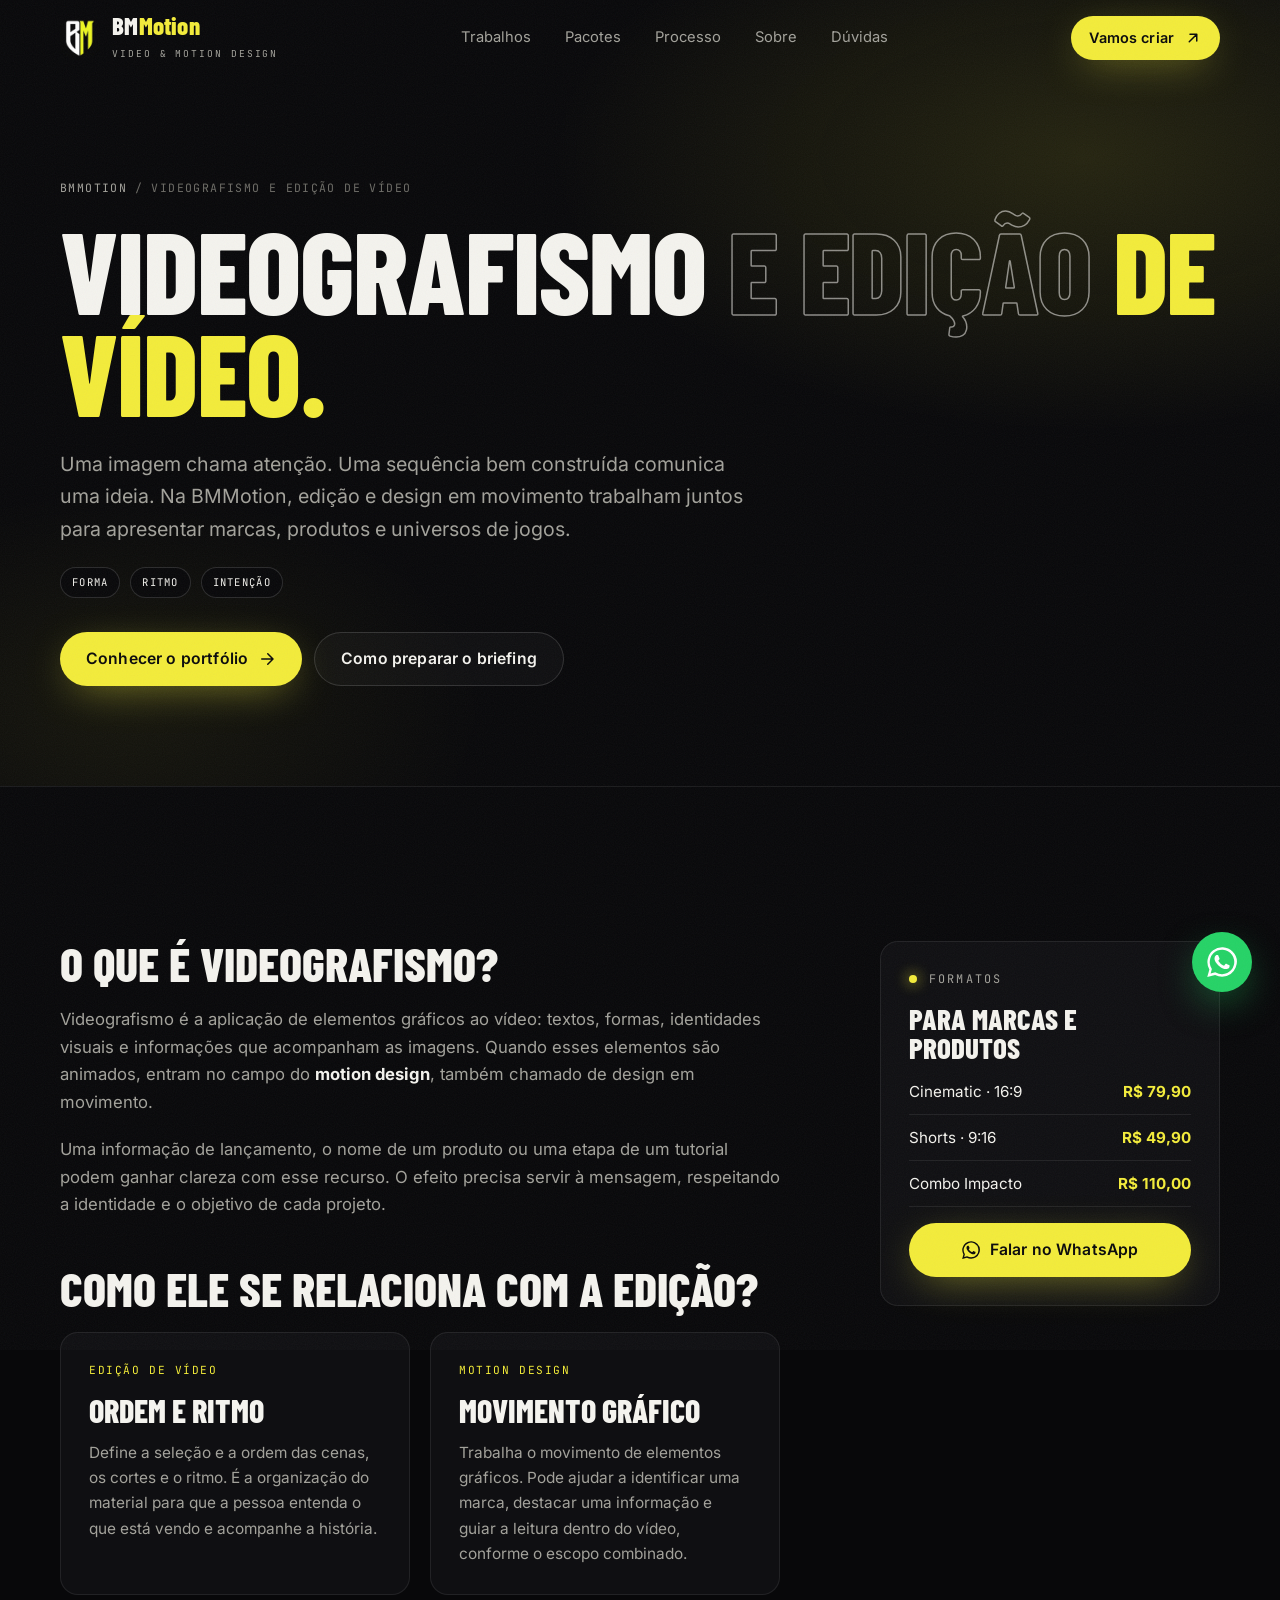
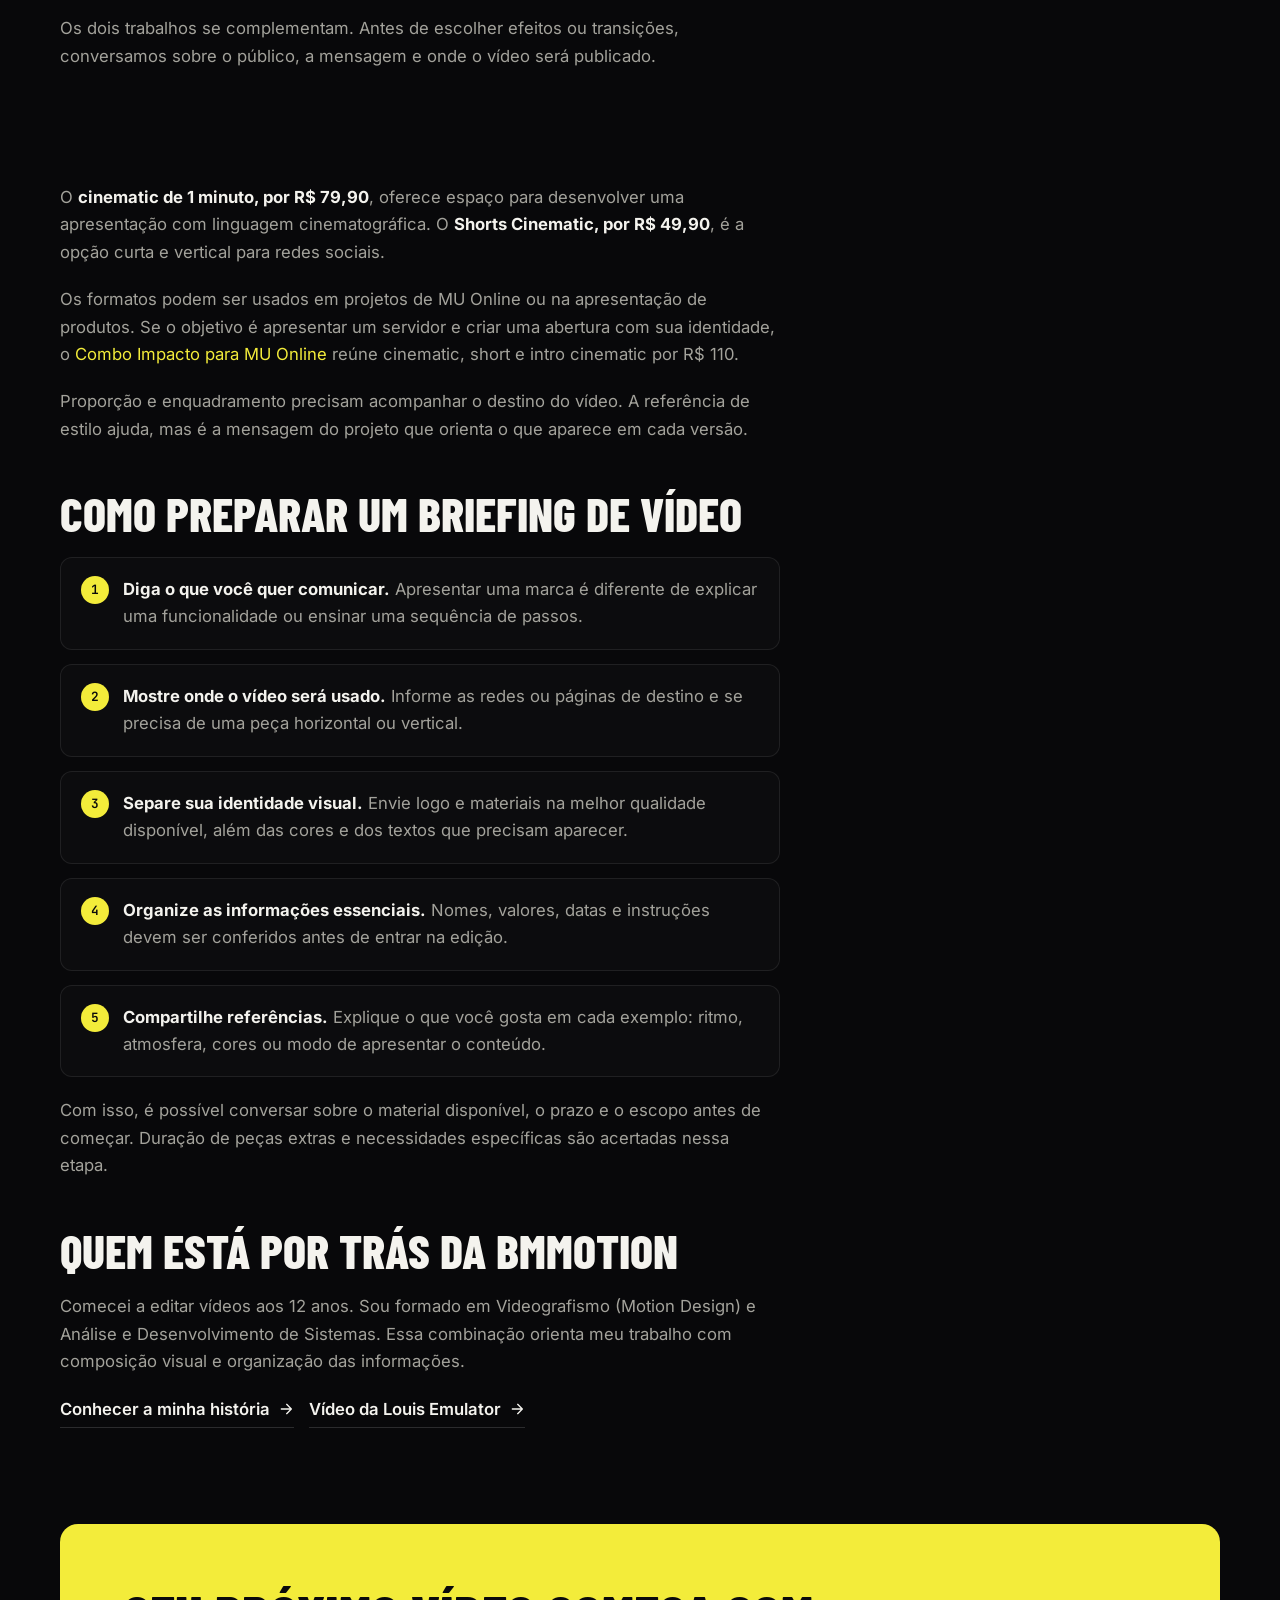
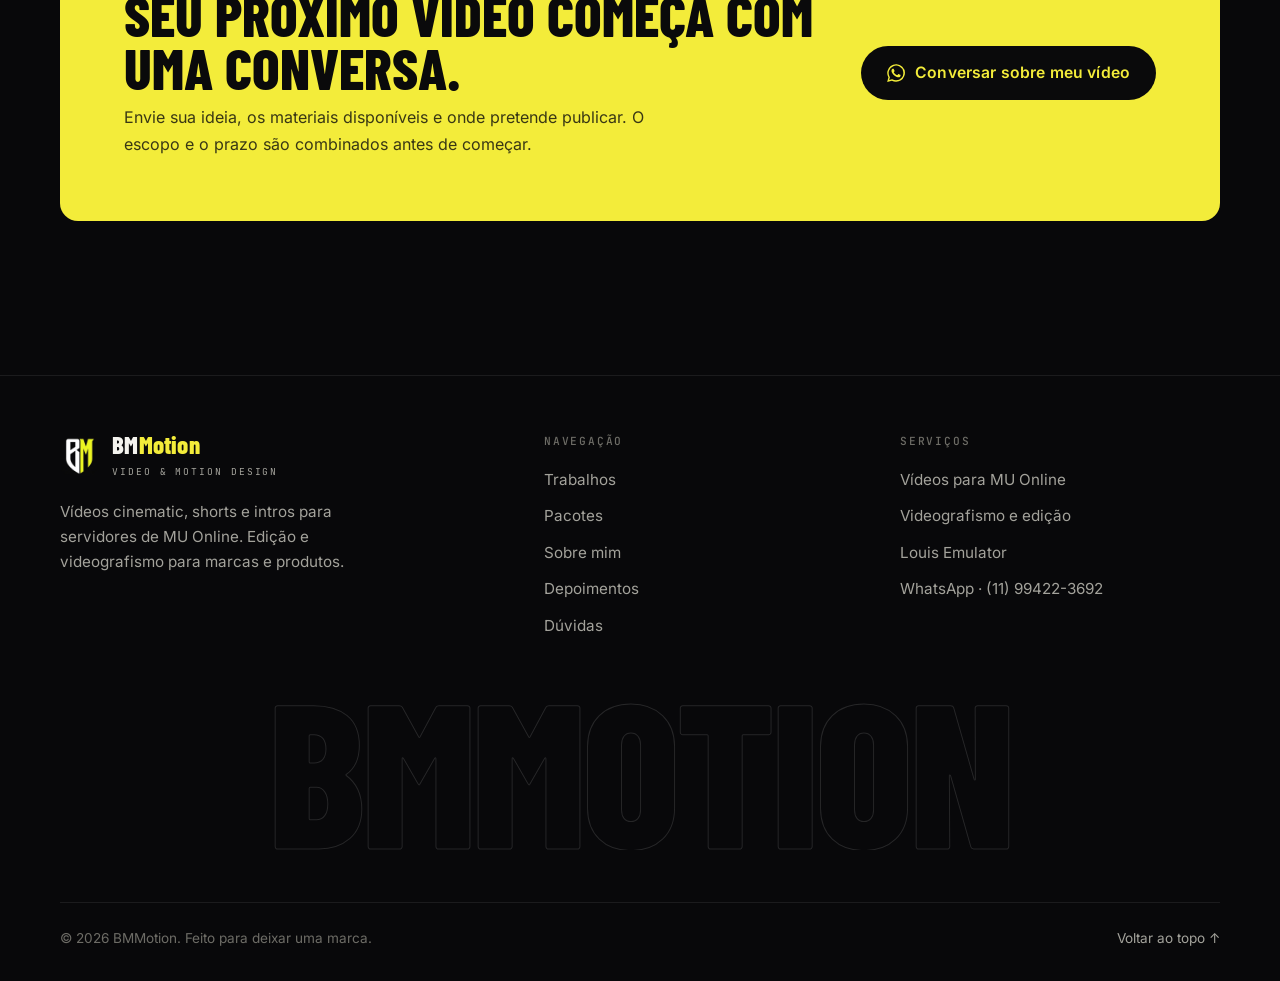
==== videografismo-motion-design/index.html @ 4819cca6 "Novo site BMMotion: redesign completo, responsivo e com fontes próprias Co-Authored-By: Claude Opus " ====
<!DOCTYPE html>
<html lang="pt-BR" class="no-js">
<head>
<meta charset="utf-8">
<meta name="viewport" content="width=device-width, initial-scale=1, viewport-fit=cover">
<title>Videografismo, Motion Design e Edição de Vídeo | BMMotion</title>
<meta name="description" content="Edição de vídeo e videografismo para marcas, produtos e jogos. Entenda os formatos cinematic e vertical e prepare seu projeto com a BMMotion.">
<meta name="theme-color" content="#08080a">
<meta name="robots" content="index, follow, max-image-preview:large, max-video-preview:-1">
<link rel="canonical" href="https://bmmotion.netlify.app/videografismo-motion-design">
<meta property="og:type" content="website">
<meta property="og:locale" content="pt_BR">
<meta property="og:site_name" content="BMMotion">
<meta property="og:title" content="Videografismo, Motion Design e Edição de Vídeo | BMMotion">
<meta property="og:description" content="Edição de vídeo e videografismo para marcas, produtos e jogos. Entenda os formatos cinematic e vertical e prepare seu projeto com a BMMotion.">
<meta property="og:url" content="https://bmmotion.netlify.app/videografismo-motion-design">
<meta property="og:image" content="https://bmmotion.netlify.app/og-bmmotion.jpg">
<meta name="twitter:card" content="summary_large_image">
<meta name="twitter:title" content="Videografismo, Motion Design e Edição de Vídeo | BMMotion">
<meta name="twitter:description" content="Edição de vídeo e videografismo para marcas, produtos e jogos. Entenda os formatos cinematic e vertical e prepare seu projeto com a BMMotion.">
<link rel="icon" href="../favicon.ico" sizes="48x48">
<link rel="icon" href="../favicon-32.png" type="image/png" sizes="32x32">
<link rel="icon" href="../icon-192.png" type="image/png" sizes="192x192">
<link rel="apple-touch-icon" href="../apple-touch-icon.png">
<link rel="manifest" href="../site.webmanifest">
<link rel="preload" href="../assets/fonts/barlow-condensed-800.woff2" as="font" type="font/woff2" crossorigin>
<link rel="preload" href="../assets/fonts/inter-var.woff2" as="font" type="font/woff2" crossorigin>
<link rel="stylesheet" href="../assets/css/style.css">
<script>document.documentElement.classList.remove('no-js');</script>

</head>
<body>
<a class="skip-link" href="#conteudo">Pular para o conteúdo</a>

<header class="header is-scrolled">
  <div class="container header__inner">
    <a class="brand" href="../" aria-label="BMMotion, página inicial">
      <img src="../brand-mark.webp" alt="" width="40" height="40">
      <span><span class="brand__name">BM<b>Motion</b></span><span class="brand__tag">Video &amp; Motion Design</span></span>
    </a>
    <nav class="nav" aria-label="Navegação principal"><a href="../#trabalhos">Trabalhos</a><a href="../#pacotes">Pacotes</a><a href="../#processo">Processo</a><a href="../#sobre">Sobre</a><a href="../#faq">Dúvidas</a></nav>
    <a class="btn btn--primary btn--sm header__cta" href="https://wa.me/5511994223692?text=Ol%C3%A1%2C%20BMMotion%21%20Vamos%20criar%20um%20v%C3%ADdeo%3F" target="_blank" rel="noopener">Vamos criar <svg viewBox="0 0 24 24" fill="none" stroke="currentColor" stroke-width="2" stroke-linecap="round" stroke-linejoin="round" aria-hidden="true"><path d="M7 17 17 7M8 7h9v9"/></svg></a>
    <button class="menu-toggle" type="button" aria-label="Abrir menu" aria-expanded="false" aria-controls="mobile-menu"><span></span></button>
  </div>
</header>
<div class="mobile-menu" id="mobile-menu" aria-hidden="true">
  <nav aria-label="Menu mobile"><a href="../#trabalhos"><small>01</small>Trabalhos</a><a href="../#pacotes"><small>02</small>Pacotes</a><a href="../#processo"><small>03</small>Processo</a><a href="../#sobre"><small>04</small>Sobre</a><a href="../#faq"><small>05</small>Dúvidas</a></nav>
  <div class="mobile-menu__foot">
    <a class="btn btn--primary btn--block" href="https://wa.me/5511994223692?text=Ol%C3%A1%2C%20BMMotion%21%20Vamos%20criar%20um%20v%C3%ADdeo%3F" target="_blank" rel="noopener"><svg viewBox="0 0 24 24" fill="currentColor" aria-hidden="true"><path d="M17.5 14.4c-.3-.1-1.8-.9-2-1-.3-.1-.5-.1-.7.1-.2.3-.8 1-.9 1.2-.2.2-.3.2-.6.1-.3-.1-1.3-.5-2.4-1.5-.9-.8-1.5-1.8-1.7-2.1-.2-.3 0-.5.1-.6l.4-.5c.2-.2.2-.3.3-.5.1-.2 0-.4 0-.5l-.9-2.2c-.2-.6-.5-.5-.7-.5h-.6c-.2 0-.5.1-.8.4-.3.3-1 1-1 2.5s1.1 2.9 1.2 3.1c.1.2 2.1 3.2 5.1 4.5.7.3 1.3.5 1.7.6.7.2 1.4.2 1.9.1.6-.1 1.8-.7 2-1.4.2-.7.2-1.3.2-1.4-.1-.2-.3-.3-.6-.4ZM12 21.8a9.8 9.8 0 0 1-5-1.4l-.4-.2-3.7 1 1-3.6-.2-.4A9.8 9.8 0 1 1 12 21.8Zm8.4-18.2A11.8 11.8 0 0 0 1.9 17.9L.2 24l6.3-1.7a11.8 11.8 0 0 0 5.6 1.4A11.8 11.8 0 0 0 20.4 3.6Z"/></svg> Conversar no WhatsApp</a>
    <span class="mono muted" style="text-align:center;font-size:.8rem">(11) 99422-3692</span>
  </div>
</div>

<main id="conteudo"><span id="topo"></span>
<section class="page-hero">
  <div class="hero__glow" aria-hidden="true"></div>
  <div class="container">
    <nav class="breadcrumb" aria-label="Trilha"><a href="../">BMMotion</a><span>/</span><span>Videografismo e edição de vídeo</span></nav>
    <h1 class="display h1">Videografismo <span class="outline">e edição</span> <span class="accent">de vídeo.</span></h1>
    <p class="lead">Uma imagem chama atenção. Uma sequência bem construída comunica uma ideia. Na BMMotion, edição e design em movimento trabalham juntos para apresentar marcas, produtos e universos de jogos.</p>
    <div class="meta-row"><span class="tag">Forma</span><span class="tag">Ritmo</span><span class="tag">Intenção</span></div>
    <div class="hero__actions"><a class="btn btn--primary" href="../#trabalhos">Conhecer o portfólio <svg viewBox="0 0 24 24" fill="none" stroke="currentColor" stroke-width="2" stroke-linecap="round" stroke-linejoin="round" aria-hidden="true"><path d="M5 12h14M13 5l7 7-7 7"/></svg></a><a class="btn btn--ghost" href="#briefing">Como preparar o briefing</a></div>
  </div>
</section>

<section class="section">
  <div class="container content-grid">
    <div class="prose">
      <h2 class="reveal" style="margin-top:0">O que é videografismo?</h2>
      <p class="reveal">Videografismo é a aplicação de elementos gráficos ao vídeo: textos, formas, identidades visuais e informações que acompanham as imagens. Quando esses elementos são animados, entram no campo do <strong>motion design</strong>, também chamado de design em movimento.</p>
      <p class="reveal">Uma informação de lançamento, o nome de um produto ou uma etapa de um tutorial podem ganhar clareza com esse recurso. O efeito precisa servir à mensagem, respeitando a identidade e o objetivo de cada projeto.</p>
      <h2 class="reveal">Como ele se relaciona com a edição?</h2>
      <div class="two-col">
        <article class="info-card reveal"><span class="kicker">Edição de vídeo</span><h3>Ordem e ritmo</h3><p>Define a seleção e a ordem das cenas, os cortes e o ritmo. É a organização do material para que a pessoa entenda o que está vendo e acompanhe a história.</p></article>
        <article class="info-card reveal" style="--d:.08s"><span class="kicker">Motion design</span><h3>Movimento gráfico</h3><p>Trabalha o movimento de elementos gráficos. Pode ajudar a identificar uma marca, destacar uma informação e guiar a leitura dentro do vídeo, conforme o escopo combinado.</p></article>
      </div>
      <p class="reveal">Os dois trabalhos se complementam. Antes de escolher efeitos ou transições, conversamos sobre o público, a mensagem e onde o vídeo será publicado.</p>
      <h2 class="reveal">Cinematic ou vídeo vertical?</h2>
      <p class="reveal">O <strong>cinematic de 1 minuto, por R$ 79,90</strong>, oferece espaço para desenvolver uma apresentação com linguagem cinematográfica. O <strong>Shorts Cinematic, por R$ 49,90</strong>, é a opção curta e vertical para redes sociais.</p>
      <p class="reveal">Os formatos podem ser usados em projetos de MU Online ou na apresentação de produtos. Se o objetivo é apresentar um servidor e criar uma abertura com sua identidade, o <a class="accent" href="../videos-mu-online/">Combo Impacto para MU Online</a> reúne cinematic, short e intro cinematic por R$ 110.</p>
      <p class="reveal">Proporção e enquadramento precisam acompanhar o destino do vídeo. A referência de estilo ajuda, mas é a mensagem do projeto que orienta o que aparece em cada versão.</p>
      <h2 class="reveal" id="briefing">Como preparar um briefing de vídeo</h2>
      <ol class="checklist reveal">
        <li><span class="n">1</span><span><strong>Diga o que você quer comunicar.</strong> Apresentar uma marca é diferente de explicar uma funcionalidade ou ensinar uma sequência de passos.</span></li>
        <li><span class="n">2</span><span><strong>Mostre onde o vídeo será usado.</strong> Informe as redes ou páginas de destino e se precisa de uma peça horizontal ou vertical.</span></li>
        <li><span class="n">3</span><span><strong>Separe sua identidade visual.</strong> Envie logo e materiais na melhor qualidade disponível, além das cores e dos textos que precisam aparecer.</span></li>
        <li><span class="n">4</span><span><strong>Organize as informações essenciais.</strong> Nomes, valores, datas e instruções devem ser conferidos antes de entrar na edição.</span></li>
        <li><span class="n">5</span><span><strong>Compartilhe referências.</strong> Explique o que você gosta em cada exemplo: ritmo, atmosfera, cores ou modo de apresentar o conteúdo.</span></li>
      </ol>
      <p class="reveal">Com isso, é possível conversar sobre o material disponível, o prazo e o escopo antes de começar. Duração de peças extras e necessidades específicas são acertadas nessa etapa.</p>
      <h2 class="reveal">Quem está por trás da BMMotion</h2>
      <p class="reveal">Comecei a editar vídeos aos 12 anos. Sou formado em Videografismo (Motion Design) e Análise e Desenvolvimento de Sistemas. Essa combinação orienta meu trabalho com composição visual e organização das informações.</p>
      <p class="reveal"><a class="link-arrow" href="../#sobre">Conhecer a minha história <svg viewBox="0 0 24 24" fill="none" stroke="currentColor" stroke-width="2" stroke-linecap="round" stroke-linejoin="round" aria-hidden="true"><path d="M5 12h14M13 5l7 7-7 7"/></svg></a> &nbsp; <a class="link-arrow" href="../trabalhos/louis-emulator-mu-online/">Vídeo da Louis Emulator <svg viewBox="0 0 24 24" fill="none" stroke="currentColor" stroke-width="2" stroke-linecap="round" stroke-linejoin="round" aria-hidden="true"><path d="M5 12h14M13 5l7 7-7 7"/></svg></a></p>
    </div>
    <aside class="side-card reveal">
      <span class="eyebrow">Formatos</span>
      <h3>Para marcas e produtos</h3>
      <ul><li><span>Cinematic · 16:9</span><span>R$ 79,90</span></li><li><span>Shorts · 9:16</span><span>R$ 49,90</span></li><li><span>Combo Impacto</span><span>R$ 110,00</span></li></ul>
      <a class="btn btn--primary btn--block" href="https://wa.me/5511994223692?text=Ol%C3%A1%2C%20BMMotion%21%20Vamos%20criar%20um%20v%C3%ADdeo%3F" target="_blank" rel="noopener"><svg viewBox="0 0 24 24" fill="currentColor" aria-hidden="true"><path d="M17.5 14.4c-.3-.1-1.8-.9-2-1-.3-.1-.5-.1-.7.1-.2.3-.8 1-.9 1.2-.2.2-.3.2-.6.1-.3-.1-1.3-.5-2.4-1.5-.9-.8-1.5-1.8-1.7-2.1-.2-.3 0-.5.1-.6l.4-.5c.2-.2.2-.3.3-.5.1-.2 0-.4 0-.5l-.9-2.2c-.2-.6-.5-.5-.7-.5h-.6c-.2 0-.5.1-.8.4-.3.3-1 1-1 2.5s1.1 2.9 1.2 3.1c.1.2 2.1 3.2 5.1 4.5.7.3 1.3.5 1.7.6.7.2 1.4.2 1.9.1.6-.1 1.8-.7 2-1.4.2-.7.2-1.3.2-1.4-.1-.2-.3-.3-.6-.4ZM12 21.8a9.8 9.8 0 0 1-5-1.4l-.4-.2-3.7 1 1-3.6-.2-.4A9.8 9.8 0 1 1 12 21.8Zm8.4-18.2A11.8 11.8 0 0 0 1.9 17.9L.2 24l6.3-1.7a11.8 11.8 0 0 0 5.6 1.4A11.8 11.8 0 0 0 20.4 3.6Z"/></svg> Falar no WhatsApp</a>
    </aside>
  </div>
  <div class="container">
<div class="cta-box reveal">
  <div>
    <h2>Seu próximo vídeo começa com uma conversa.</h2>
    <p>Envie sua ideia, os materiais disponíveis e onde pretende publicar. O escopo e o prazo são combinados antes de começar.</p>
  </div>
  <a class="btn" href="https://wa.me/5511994223692?text=Ol%C3%A1%2C%20BMMotion%21%20Quero%20dar%20vida%20a%20uma%20ideia.%20Podemos%20conversar%20sobre%20meu%20v%C3%ADdeo%3F" target="_blank" rel="noopener"><svg viewBox="0 0 24 24" fill="currentColor" aria-hidden="true"><path d="M17.5 14.4c-.3-.1-1.8-.9-2-1-.3-.1-.5-.1-.7.1-.2.3-.8 1-.9 1.2-.2.2-.3.2-.6.1-.3-.1-1.3-.5-2.4-1.5-.9-.8-1.5-1.8-1.7-2.1-.2-.3 0-.5.1-.6l.4-.5c.2-.2.2-.3.3-.5.1-.2 0-.4 0-.5l-.9-2.2c-.2-.6-.5-.5-.7-.5h-.6c-.2 0-.5.1-.8.4-.3.3-1 1-1 2.5s1.1 2.9 1.2 3.1c.1.2 2.1 3.2 5.1 4.5.7.3 1.3.5 1.7.6.7.2 1.4.2 1.9.1.6-.1 1.8-.7 2-1.4.2-.7.2-1.3.2-1.4-.1-.2-.3-.3-.6-.4ZM12 21.8a9.8 9.8 0 0 1-5-1.4l-.4-.2-3.7 1 1-3.6-.2-.4A9.8 9.8 0 1 1 12 21.8Zm8.4-18.2A11.8 11.8 0 0 0 1.9 17.9L.2 24l6.3-1.7a11.8 11.8 0 0 0 5.6 1.4A11.8 11.8 0 0 0 20.4 3.6Z"/></svg> Conversar sobre meu vídeo</a>
</div></div>
</section>
</main>

<footer class="footer">
  <div class="container">
    <div class="footer__top">
      <div class="footer__brand">
        <a class="brand" href="../"><img src="../brand-mark.webp" alt="" width="40" height="40" loading="lazy"><span><span class="brand__name">BM<b>Motion</b></span><span class="brand__tag">Video &amp; Motion Design</span></span></a>
        <p>Vídeos cinematic, shorts e intros para servidores de MU Online. Edição e videografismo para marcas e produtos.</p>
      </div>
      <div>
        <h4>Navegação</h4>
        <ul>
          <li><a href="../#trabalhos">Trabalhos</a></li>
          <li><a href="../#pacotes">Pacotes</a></li>
          <li><a href="../#sobre">Sobre mim</a></li>
          <li><a href="../#depoimentos">Depoimentos</a></li>
          <li><a href="../#faq">Dúvidas</a></li>
        </ul>
      </div>
      <div>
        <h4>Serviços</h4>
        <ul>
          <li><a href="../videos-mu-online/">Vídeos para MU Online</a></li>
          <li><a href="../videografismo-motion-design/">Videografismo e edição</a></li>
          <li><a href="../trabalhos/louis-emulator-mu-online/">Louis Emulator</a></li>
          <li><a href="https://wa.me/5511994223692?text=Ol%C3%A1%2C%20BMMotion%21%20Vamos%20criar%20um%20v%C3%ADdeo%3F" target="_blank" rel="noopener">WhatsApp · (11) 99422-3692</a></li>
        </ul>
      </div>
    </div>
    <div class="footer__mega" aria-hidden="true">BMMotion</div>
    <div class="footer__bottom">
      <span>© <span data-year>2026</span> BMMotion. Feito para deixar uma marca.</span>
      <a href="#topo">Voltar ao topo ↑</a>
    </div>
  </div>
</footer>
<a class="wa-float" href="https://wa.me/5511994223692?text=Ol%C3%A1%2C%20BMMotion%21%20Vamos%20criar%20um%20v%C3%ADdeo%3F" target="_blank" rel="noopener" aria-label="Conversar no WhatsApp"><svg viewBox="0 0 24 24" fill="currentColor" aria-hidden="true"><path d="M17.5 14.4c-.3-.1-1.8-.9-2-1-.3-.1-.5-.1-.7.1-.2.3-.8 1-.9 1.2-.2.2-.3.2-.6.1-.3-.1-1.3-.5-2.4-1.5-.9-.8-1.5-1.8-1.7-2.1-.2-.3 0-.5.1-.6l.4-.5c.2-.2.2-.3.3-.5.1-.2 0-.4 0-.5l-.9-2.2c-.2-.6-.5-.5-.7-.5h-.6c-.2 0-.5.1-.8.4-.3.3-1 1-1 2.5s1.1 2.9 1.2 3.1c.1.2 2.1 3.2 5.1 4.5.7.3 1.3.5 1.7.6.7.2 1.4.2 1.9.1.6-.1 1.8-.7 2-1.4.2-.7.2-1.3.2-1.4-.1-.2-.3-.3-.6-.4ZM12 21.8a9.8 9.8 0 0 1-5-1.4l-.4-.2-3.7 1 1-3.6-.2-.4A9.8 9.8 0 1 1 12 21.8Zm8.4-18.2A11.8 11.8 0 0 0 1.9 17.9L.2 24l6.3-1.7a11.8 11.8 0 0 0 5.6 1.4A11.8 11.8 0 0 0 20.4 3.6Z"/></svg></a>
<div class="modal" id="modal" aria-hidden="true" role="dialog" aria-modal="true" aria-label="Visualização">
  <div class="modal__box">
    <button class="modal__close" type="button" aria-label="Fechar"><svg viewBox="0 0 24 24" fill="none" stroke="currentColor" stroke-width="2" stroke-linecap="round" aria-hidden="true"><path d="M18 6 6 18M6 6l12 12"/></svg></button>
    <div class="modal__frame"></div>
  </div>
</div>
<script src="../assets/js/main.js" defer></script>
</body>
</html>
---- assets/css/style.css ----
/* =========================================================
   BMMotion — Video & Motion Design
   Design system: cinematic dark · brand yellow · condensed type
   ========================================================= */

/* ---------- Fonts (self-hosted) ---------- */
@font-face { font-family: "Barlow Condensed"; src: url("../fonts/barlow-condensed-600.woff2") format("woff2"); font-weight: 600; font-display: swap; }
@font-face { font-family: "Barlow Condensed"; src: url("../fonts/barlow-condensed-700.woff2") format("woff2"); font-weight: 700; font-display: swap; }
@font-face { font-family: "Barlow Condensed"; src: url("../fonts/barlow-condensed-800.woff2") format("woff2"); font-weight: 800; font-display: swap; }
@font-face { font-family: "Inter"; src: url("../fonts/inter-var.woff2") format("woff2"); font-weight: 400 700; font-display: swap; }
@font-face { font-family: "JetBrains Mono"; src: url("../fonts/jetbrains-mono-var.woff2") format("woff2"); font-weight: 400 600; font-display: swap; }

:root {
  --bg: #08080a;
  --bg-2: #0f0f12;
  --bg-3: #16161a;
  --line: rgba(255, 255, 255, 0.08);
  --line-2: rgba(255, 255, 255, 0.14);
  --text: #f4f3ee;
  --muted: #a3a29b;
  --dim: #6d6c66;
  --accent: #f3ec3a;
  --accent-2: #fff86b;
  --accent-ink: #0a0a0b;
  --rec: #ff3b30;

  --font-display: "Barlow Condensed", "Arial Narrow", Impact, sans-serif;
  --font-body: "Inter", system-ui, -apple-system, "Segoe UI", Roboto, sans-serif;
  --font-mono: "JetBrains Mono", ui-monospace, "SFMono-Regular", Consolas, monospace;

  --radius: 18px;
  --radius-sm: 12px;
  --container: 1240px;
  --gutter: clamp(20px, 4vw, 40px);
  --section: clamp(88px, 12vw, 160px);
  --ease: cubic-bezier(0.22, 1, 0.36, 1);
  --header-h: 76px;
}

/* ---------- Reset ---------- */
*, *::before, *::after { box-sizing: border-box; }
html { -webkit-text-size-adjust: 100%; scroll-behavior: smooth; scroll-padding-top: calc(var(--header-h) + 12px); }
body {
  margin: 0;
  background: var(--bg);
  color: var(--text);
  font-family: var(--font-body);
  font-size: 16px;
  line-height: 1.65;
  -webkit-font-smoothing: antialiased;
  -moz-osx-font-smoothing: grayscale;
  text-rendering: optimizeLegibility;
  overflow-x: hidden;
}
img, video, iframe { display: block; max-width: 100%; }
img { height: auto; }
a { color: inherit; text-decoration: none; }
button { font: inherit; color: inherit; background: none; border: 0; cursor: pointer; padding: 0; }
h1, h2, h3, h4, p, ul, ol, figure, blockquote { margin: 0; }
ul, ol { padding: 0; list-style: none; }
::selection { background: var(--accent); color: var(--accent-ink); }
:focus-visible { outline: 2px solid var(--accent); outline-offset: 3px; border-radius: 6px; }

/* Film grain overlay */
body::after {
  content: "";
  position: fixed;
  inset: -50%;
  z-index: 100;
  pointer-events: none;
  opacity: 0.05;
  background-image: url("data:image/svg+xml;utf8,<svg xmlns='http://www.w3.org/2000/svg' width='160' height='160'><filter id='n'><feTurbulence type='fractalNoise' baseFrequency='0.9' numOctaves='2' stitchTiles='stitch'/></filter><rect width='100%' height='100%' filter='url(%23n)'/></svg>");
  animation: grain 1.2s steps(6) infinite;
}
@keyframes grain {
  0% { transform: translate(0, 0); }
  20% { transform: translate(-3%, 2%); }
  40% { transform: translate(2%, -3%); }
  60% { transform: translate(-2%, -1%); }
  80% { transform: translate(3%, 3%); }
  100% { transform: translate(0, 0); }
}

/* ---------- Layout helpers ---------- */
.container { width: 100%; max-width: var(--container); margin-inline: auto; padding-inline: var(--gutter); }
.section { padding-block: var(--section); position: relative; }
.section--tight { padding-block: clamp(64px, 8vw, 110px); }
.section--alt { background: var(--bg-2); border-block: 1px solid var(--line); }
.skip-link {
  position: absolute; left: 16px; top: -60px; z-index: 200;
  background: var(--accent); color: var(--accent-ink); padding: 10px 16px; border-radius: 10px; font-weight: 600;
}
.skip-link:focus { top: 16px; }
.sr-only { position: absolute; width: 1px; height: 1px; overflow: hidden; clip: rect(0 0 0 0); white-space: nowrap; }

/* ---------- Typography ---------- */
.display {
  font-family: var(--font-display);
  font-weight: 800;
  text-transform: uppercase;
  line-height: 0.88;
  letter-spacing: -0.01em;
}
.h1 { font-size: clamp(3.4rem, 9vw, 8.2rem); }
.h2 { font-size: clamp(2.6rem, 6.6vw, 5.6rem); }
.h3 { font-size: clamp(1.7rem, 3vw, 2.4rem); line-height: 0.95; }
.accent { color: var(--accent); }
.outline { color: transparent; -webkit-text-stroke: 1.5px rgba(244, 243, 238, 0.55); }
.lead { font-size: clamp(1.05rem, 1.6vw, 1.22rem); color: var(--muted); max-width: 58ch; }
.muted { color: var(--muted); }
.mono { font-family: var(--font-mono); letter-spacing: 0.04em; }

.eyebrow {
  display: inline-flex; align-items: center; gap: 12px;
  font-family: var(--font-mono); font-size: 0.74rem; letter-spacing: 0.18em; text-transform: uppercase;
  color: var(--muted);
}
.eyebrow::before { content: ""; width: 8px; height: 8px; border-radius: 50%; background: var(--accent); box-shadow: 0 0 14px var(--accent); }
.eyebrow .num { color: var(--accent); }

.section-head { display: grid; gap: 22px; margin-bottom: clamp(44px, 6vw, 72px); }
.section-head--split { grid-template-columns: 1fr; align-items: end; }
@media (min-width: 900px) { .section-head--split { grid-template-columns: 1.3fr 1fr; gap: 48px; } }

/* ---------- Buttons ---------- */
.btn {
  --h: 54px;
  position: relative; isolation: isolate;
  display: inline-flex; align-items: center; justify-content: center; gap: 10px;
  min-height: var(--h); padding: 0 26px;
  border-radius: 999px;
  font-weight: 600; font-size: 0.98rem; letter-spacing: 0.01em;
  transition: transform 0.35s var(--ease), background 0.3s, color 0.3s, border-color 0.3s, box-shadow 0.35s;
  white-space: nowrap;
}
.btn svg { width: 18px; height: 18px; flex: none; transition: transform 0.35s var(--ease); }
.btn:hover svg { transform: translateX(3px); }
.btn--primary { background: var(--accent); color: var(--accent-ink); box-shadow: 0 10px 40px -12px rgba(243, 236, 58, 0.55); }
.btn--primary:hover { background: var(--accent-2); transform: translateY(-2px); box-shadow: 0 18px 50px -12px rgba(243, 236, 58, 0.7); }
.btn--ghost { border: 1px solid var(--line-2); background: rgba(255, 255, 255, 0.03); }
.btn--ghost:hover { border-color: var(--text); background: rgba(255, 255, 255, 0.07); }
.btn--sm { --h: 44px; padding: 0 18px; font-size: 0.9rem; }
.btn--block { width: 100%; }

.link-arrow { display: inline-flex; align-items: center; gap: 8px; font-weight: 600; color: var(--text); border-bottom: 1px solid var(--line-2); padding-bottom: 4px; transition: border-color .3s, color .3s, gap .3s var(--ease); }
.link-arrow:hover { color: var(--accent); border-color: var(--accent); gap: 12px; }
.link-arrow svg { width: 16px; height: 16px; }

/* ---------- Header ---------- */
.header {
  position: fixed; inset: 0 0 auto 0; z-index: 50;
  height: var(--header-h);
  transition: background 0.4s, border-color 0.4s, backdrop-filter 0.4s;
  border-bottom: 1px solid transparent;
}
.header.is-scrolled { background: rgba(8, 8, 10, 0.72); backdrop-filter: blur(18px) saturate(140%); -webkit-backdrop-filter: blur(18px) saturate(140%); border-color: var(--line); }
.header__inner { height: 100%; display: flex; align-items: center; justify-content: space-between; gap: 24px; }
.brand { display: inline-flex; align-items: center; gap: 12px; }
.brand img { width: 40px; height: 40px; border-radius: 10px; }
.brand__name { font-family: var(--font-display); font-weight: 800; font-size: 1.55rem; line-height: 1; letter-spacing: 0.01em; }
.brand__name b { color: var(--accent); font-weight: 800; }
.brand__tag { display: block; font-family: var(--font-mono); font-size: 0.6rem; letter-spacing: 0.2em; color: var(--muted); text-transform: uppercase; margin-top: 3px; }

.nav { display: none; }
.nav a { position: relative; font-size: 0.92rem; color: var(--muted); padding: 8px 2px; transition: color .3s; }
.nav a::after { content: ""; position: absolute; left: 0; right: 0; bottom: 2px; height: 1px; background: var(--accent); transform: scaleX(0); transform-origin: right; transition: transform .4s var(--ease); }
.nav a:hover, .nav a[aria-current="true"] { color: var(--text); }
.nav a:hover::after, .nav a[aria-current="true"]::after { transform: scaleX(1); transform-origin: left; }
.header__cta { display: none; }

.menu-toggle { width: 46px; height: 46px; border-radius: 50%; border: 1px solid var(--line-2); display: grid; place-items: center; }
.menu-toggle span { display: block; width: 18px; height: 1.5px; background: var(--text); position: relative; transition: background .2s; }
.menu-toggle span::before, .menu-toggle span::after { content: ""; position: absolute; left: 0; width: 100%; height: 100%; background: var(--text); transition: transform .4s var(--ease); }
.menu-toggle span::before { transform: translateY(-6px); }
.menu-toggle span::after { transform: translateY(6px); }
.menu-open .menu-toggle span { background: transparent; }
.menu-open .menu-toggle span::before { transform: rotate(45deg); }
.menu-open .menu-toggle span::after { transform: rotate(-45deg); }

@media (min-width: 1024px) {
  .nav { display: flex; gap: 30px; }
  .header__cta { display: inline-flex; }
  .menu-toggle { display: none; }
}

/* Mobile menu */
.mobile-menu {
  position: fixed; inset: 0; z-index: 45;
  background: rgba(8, 8, 10, 0.97);
  backdrop-filter: blur(20px); -webkit-backdrop-filter: blur(20px);
  padding: calc(var(--header-h) + 24px) var(--gutter) 32px;
  display: flex; flex-direction: column; justify-content: space-between;
  opacity: 0; visibility: hidden; transition: opacity .4s var(--ease), visibility .4s;
}
.menu-open .mobile-menu { opacity: 1; visibility: visible; }
.mobile-menu nav { display: grid; gap: 4px; }
.mobile-menu nav a {
  font-family: var(--font-display); font-weight: 800; text-transform: uppercase;
  font-size: clamp(2.4rem, 11vw, 3.6rem); line-height: 1.05;
  display: flex; align-items: baseline; gap: 14px;
  transform: translateY(20px); opacity: 0; transition: transform .6s var(--ease), opacity .6s var(--ease), color .3s;
}
.mobile-menu nav a small { font-family: var(--font-mono); font-size: 0.75rem; color: var(--accent); font-weight: 400; }
.mobile-menu nav a:hover { color: var(--accent); }
.menu-open .mobile-menu nav a { transform: none; opacity: 1; }
.menu-open .mobile-menu nav a:nth-child(2) { transition-delay: .05s; }
.menu-open .mobile-menu nav a:nth-child(3) { transition-delay: .1s; }
.menu-open .mobile-menu nav a:nth-child(4) { transition-delay: .15s; }
.menu-open .mobile-menu nav a:nth-child(5) { transition-delay: .2s; }
.menu-open .mobile-menu nav a:nth-child(6) { transition-delay: .25s; }
.mobile-menu__foot { display: grid; gap: 14px; }
.menu-open { overflow: hidden; }
@media (min-width: 1024px) { .mobile-menu { display: none; } }

/* ---------- Hero ---------- */
.hero { position: relative; min-height: 100svh; padding-top: calc(var(--header-h) + clamp(32px, 6vw, 72px)); padding-bottom: clamp(48px, 7vw, 96px); display: flex; flex-direction: column; justify-content: center; overflow: hidden; }
.hero__glow { position: absolute; inset: 0; z-index: -1; pointer-events: none;
  background:
    radial-gradient(60% 50% at 85% 20%, rgba(243, 236, 58, 0.12), transparent 70%),
    radial-gradient(40% 40% at 10% 90%, rgba(243, 236, 58, 0.06), transparent 70%);
}
.hero__grid { display: grid; gap: clamp(40px, 6vw, 72px); align-items: center; }
@media (min-width: 1024px) { .hero__grid { grid-template-columns: 1.25fr 1fr; } }
.hero__title { margin: 22px 0 26px; }
.hero__title .line { display: block; overflow: hidden; }
.hero__title .line > span { display: inline-block; }
.hero__actions { display: flex; flex-wrap: wrap; gap: 12px; margin-top: 34px; }
.hero__note { display: flex; align-items: center; gap: 10px; margin-top: 28px; color: var(--muted); font-size: 0.9rem; }
.hero__note svg { width: 18px; height: 18px; color: var(--accent); }

/* Camera viewfinder frame */
.viewfinder { position: relative; aspect-ratio: 4 / 5; border-radius: var(--radius); overflow: hidden; background: var(--bg-3); box-shadow: 0 40px 120px -40px rgba(0, 0, 0, 0.9); }
.viewfinder img { width: 100%; height: 100%; object-fit: cover; filter: grayscale(0.15) contrast(1.05); transform: scale(1.04); transition: transform 1.6s var(--ease); }
.viewfinder:hover img { transform: scale(1.08); }
.viewfinder::before { content: ""; position: absolute; inset: 0; z-index: 1; background: linear-gradient(180deg, rgba(0,0,0,.35), transparent 25%, transparent 65%, rgba(0,0,0,.75)); }
.vf-corner { position: absolute; z-index: 2; width: 28px; height: 28px; border-color: var(--accent); border-style: solid; border-width: 0; }
.vf-corner.tl { top: 16px; left: 16px; border-top-width: 2px; border-left-width: 2px; }
.vf-corner.tr { top: 16px; right: 16px; border-top-width: 2px; border-right-width: 2px; }
.vf-corner.bl { bottom: 16px; left: 16px; border-bottom-width: 2px; border-left-width: 2px; }
.vf-corner.br { bottom: 16px; right: 16px; border-bottom-width: 2px; border-right-width: 2px; }
.vf-hud { position: absolute; z-index: 2; left: 28px; right: 28px; display: flex; justify-content: space-between; align-items: center; font-family: var(--font-mono); font-size: 0.72rem; letter-spacing: 0.12em; }
.vf-hud.top { top: 26px; }
.vf-hud.bottom { bottom: 26px; color: rgba(255,255,255,.8); }
.rec { display: inline-flex; align-items: center; gap: 8px; }
.rec::before { content: ""; width: 9px; height: 9px; border-radius: 50%; background: var(--rec); box-shadow: 0 0 12px var(--rec); animation: blink 1.2s steps(2) infinite; }
@keyframes blink { 50% { opacity: 0.15; } }
.vf-center { position: absolute; z-index: 2; inset: 50% auto auto 50%; width: 46px; height: 46px; transform: translate(-50%, -50%); opacity: .55; }
.vf-center::before, .vf-center::after { content: ""; position: absolute; background: #fff; }
.vf-center::before { left: 50%; top: 0; bottom: 0; width: 1px; }
.vf-center::after { top: 50%; left: 0; right: 0; height: 1px; }
.vf-caption { position: absolute; z-index: 2; left: 28px; right: 28px; bottom: 58px; font-family: var(--font-display); font-weight: 700; text-transform: uppercase; font-size: clamp(1.3rem, 2.4vw, 1.7rem); line-height: 1; }

.viewfinder--logo { background: #000; }
.viewfinder--logo::after { content: ""; position: absolute; inset: 0; z-index: 0; background: radial-gradient(55% 45% at 50% 48%, rgba(243,236,58,.16), transparent 70%); pointer-events: none; }
.viewfinder--logo img { position: relative; z-index: 0; object-fit: contain; padding: 16% 16% 24%; mix-blend-mode: lighten; transform: none; animation: logoFloat 6s ease-in-out infinite; }
.viewfinder--logo .vf-center { display: none; }
.viewfinder--logo:hover img { transform: none; }
.viewfinder--logo::before { background: linear-gradient(180deg, rgba(0,0,0,.2), transparent 30%, transparent 60%, rgba(0,0,0,.8)); }
@keyframes logoFloat { 50% { translate: 0 -8px; } }
.about__photo--logo { background: #000; border: 1px solid var(--line); display: grid; place-items: center; aspect-ratio: 1 / 1; position: relative; }
.about__photo--logo::before { content: ""; position: absolute; inset: 0; background: radial-gradient(50% 50% at 50% 50%, rgba(243,236,58,.12), transparent 70%); }
.about__photo--logo img, .about__media:hover .about__photo--logo img { position: relative; width: 72%; height: auto; object-fit: contain; filter: none; mix-blend-mode: lighten; }

/* Stats under hero */
.stats { display: grid; grid-template-columns: repeat(2, 1fr); border-top: 1px solid var(--line); margin-top: clamp(48px, 7vw, 88px); }
.stat { padding: 22px 0; border-bottom: 1px solid var(--line); }
.stat:nth-child(odd) { padding-right: 16px; border-right: 1px solid var(--line); }
.stat:nth-child(even) { padding-left: 20px; }
.stat strong { display: block; font-family: var(--font-display); font-weight: 800; font-size: clamp(2.2rem, 4vw, 3rem); line-height: 1; }
.stat > span { font-size: 0.85rem; color: var(--muted); }
@media (min-width: 900px) {
  .stats { grid-template-columns: repeat(4, 1fr); }
  .stat { padding: 26px 24px; border-right: 1px solid var(--line) !important; padding-left: 24px !important; }
  .stat:first-child { padding-left: 0 !important; }
  .stat:last-child { border-right: 0 !important; }
}

/* ---------- Marquee ---------- */
.marquee { border-block: 1px solid var(--line); background: var(--accent); color: var(--accent-ink); overflow: hidden; position: relative; }
.marquee__track { display: flex; width: max-content; animation: marquee 55s linear infinite; will-change: transform; }
.marquee:hover .marquee__track { animation-play-state: paused; }
.marquee__group { display: flex; align-items: center; }
.marquee__item { display: inline-flex; align-items: center; gap: 28px; padding: 18px 28px 18px 0; font-family: var(--font-display); font-weight: 800; text-transform: uppercase; font-size: clamp(1.4rem, 3vw, 2.2rem); line-height: 1; white-space: nowrap; }
.marquee__item::after { content: "✦"; font-size: 0.7em; }
@keyframes marquee { to { transform: translateX(-50%); } }

/* ---------- Manifesto ---------- */
.manifesto { display: grid; gap: clamp(36px, 5vw, 64px); }
@media (min-width: 900px) { .manifesto { grid-template-columns: 1fr 1.4fr; align-items: end; } }
.manifesto__quote { font-family: var(--font-display); font-weight: 700; text-transform: uppercase; font-size: clamp(2rem, 4.6vw, 3.8rem); line-height: 0.95; }
.manifesto__quote em { font-style: normal; color: var(--accent); }

/* ---------- Work / portfolio ---------- */
.work-grid { display: grid; gap: 20px; }
@media (min-width: 760px) {
  .work-grid { grid-template-columns: repeat(2, 1fr); }
  .work-card--feature { grid-column: 1 / -1; }
}
@media (min-width: 1024px) {
  .work-grid { grid-template-columns: repeat(12, 1fr); }
  .work-card--feature { grid-column: span 8; }
  .work-card--vertical { grid-column: span 4; grid-row: span 2; }
  .work-card--half { grid-column: span 4; }
}
.work-card { position: relative; display: flex; flex-direction: column; border-radius: var(--radius); background: var(--bg-2); border: 1px solid var(--line); overflow: hidden; transition: border-color .4s, transform .6s var(--ease); }
.work-card:hover { border-color: var(--line-2); transform: translateY(-4px); }
.work-media { position: relative; aspect-ratio: 16 / 9; overflow: hidden; background: #000; width: 100%; text-align: left; }
.work-card--vertical .work-media { aspect-ratio: 9 / 16; max-height: 640px; }
@media (min-width: 1024px) { .work-card--vertical .work-media { aspect-ratio: auto; flex: 1; max-height: none; min-height: 420px; } }
.work-media img { position: absolute; inset: 0; width: 100%; height: 100%; object-fit: cover; transition: transform 1.2s var(--ease), filter .6s; filter: saturate(0.9); }
.work-card:hover .work-media img { transform: scale(1.06); filter: saturate(1.1); }
.work-media::after { content: ""; position: absolute; inset: 0; background: linear-gradient(180deg, transparent 45%, rgba(0,0,0,.7)); }
.play {
  position: absolute; z-index: 2; left: 50%; top: 50%; transform: translate(-50%, -50%);
  width: 78px; height: 78px; border-radius: 50%;
  background: var(--accent); color: var(--accent-ink);
  display: grid; place-items: center;
  box-shadow: 0 0 0 0 rgba(243, 236, 58, 0.5);
  transition: transform .45s var(--ease), box-shadow .45s;
  animation: pulse 2.6s infinite;
}
.play svg { width: 26px; height: 26px; margin-left: 4px; }
.work-media:hover .play, .work-media:focus-visible .play { transform: translate(-50%, -50%) scale(1.1); }
@keyframes pulse { 0% { box-shadow: 0 0 0 0 rgba(243,236,58,.45); } 70% { box-shadow: 0 0 0 22px rgba(243,236,58,0); } 100% { box-shadow: 0 0 0 0 rgba(243,236,58,0); } }
.work-tags { position: absolute; z-index: 2; top: 16px; left: 16px; display: flex; flex-wrap: wrap; gap: 8px; }
.tag { display: inline-flex; align-items: center; gap: 6px; padding: 6px 11px; border-radius: 999px; font-family: var(--font-mono); font-size: 0.66rem; letter-spacing: 0.12em; text-transform: uppercase; background: rgba(8,8,10,.7); border: 1px solid var(--line-2); backdrop-filter: blur(8px); -webkit-backdrop-filter: blur(8px); color: var(--text); }
.tag--accent { background: var(--accent); color: var(--accent-ink); border-color: var(--accent); font-weight: 600; }
.work-body { padding: 22px 24px 26px; display: grid; gap: 10px; }
.work-body h3 { font-family: var(--font-display); font-weight: 800; text-transform: uppercase; font-size: clamp(1.5rem, 2.4vw, 2rem); line-height: 1; }
.work-body p { color: var(--muted); font-size: 0.95rem; }
.work-links { display: flex; flex-wrap: wrap; gap: 18px; margin-top: 6px; font-size: 0.88rem; }
.work-links a { color: var(--muted); display: inline-flex; align-items: center; gap: 6px; transition: color .3s; }
.work-links a:hover { color: var(--accent); }
.work-links svg { width: 14px; height: 14px; }

/* ---------- Pricing ---------- */
.pricing { display: grid; gap: 20px; align-items: stretch; }
@media (min-width: 960px) { .pricing { grid-template-columns: repeat(3, 1fr); } }
.price-card { position: relative; display: flex; flex-direction: column; gap: 22px; padding: clamp(26px, 3vw, 36px); border-radius: var(--radius); background: var(--bg-2); border: 1px solid var(--line); transition: transform .6s var(--ease), border-color .4s; }
.price-card:hover { transform: translateY(-6px); border-color: var(--line-2); }
.price-card--featured { background: linear-gradient(180deg, #1b1a0c 0%, var(--bg-2) 55%); border-color: rgba(243, 236, 58, 0.55); box-shadow: 0 30px 90px -40px rgba(243, 236, 58, 0.35); }
@media (min-width: 960px) { .price-card--featured { transform: translateY(-14px); } .price-card--featured:hover { transform: translateY(-20px); } }
.price-badge { position: absolute; top: -14px; left: 50%; transform: translateX(-50%); background: var(--accent); color: var(--accent-ink); font-family: var(--font-mono); font-size: 0.68rem; font-weight: 600; letter-spacing: 0.14em; padding: 7px 14px; border-radius: 999px; text-transform: uppercase; white-space: nowrap; }
.price-top { display: flex; justify-content: space-between; align-items: center; gap: 10px; }
.ratio { display: inline-flex; align-items: center; gap: 10px; font-family: var(--font-mono); font-size: 0.75rem; color: var(--muted); letter-spacing: .1em; }
.ratio i { display: inline-block; border: 1.5px solid var(--accent); border-radius: 3px; }
.ratio i.h { width: 26px; height: 15px; }
.ratio i.v { width: 12px; height: 21px; }
.price-card h3 { font-family: var(--font-display); font-weight: 800; text-transform: uppercase; font-size: 2.2rem; line-height: 0.95; }
.price-card .kicker { font-family: var(--font-mono); font-size: 0.7rem; letter-spacing: .14em; color: var(--accent); text-transform: uppercase; display: block; margin-bottom: 8px; }
.price-card p { color: var(--muted); font-size: 0.95rem; }
.price { display: flex; align-items: baseline; gap: 6px; padding-block: 18px; border-block: 1px solid var(--line); }
.price small { font-size: 1rem; color: var(--muted); font-weight: 500; }
.price strong { font-family: var(--font-display); font-weight: 800; font-size: clamp(3.4rem, 5vw, 4.2rem); line-height: 0.85; letter-spacing: -0.01em; }
.price span { color: var(--muted); font-size: 0.9rem; }
.price-save { font-size: 0.82rem; color: var(--accent); font-family: var(--font-mono); letter-spacing: .04em; margin-top: -10px; }
.features { display: grid; gap: 12px; flex: 1; }
.features li { display: flex; gap: 12px; align-items: flex-start; font-size: 0.95rem; }
.features svg { width: 18px; height: 18px; flex: none; margin-top: 3px; color: var(--accent); }
.pricing-note { margin-top: 32px; text-align: center; color: var(--muted); font-size: 0.92rem; }

/* ---------- Process ---------- */
.process { display: grid; gap: 1px; background: var(--line); border: 1px solid var(--line); border-radius: var(--radius); overflow: hidden; counter-reset: step; }
@media (min-width: 760px) { .process { grid-template-columns: repeat(2, 1fr); } }
@media (min-width: 1100px) { .process { grid-template-columns: repeat(4, 1fr); } }
.step { background: var(--bg); padding: clamp(26px, 3vw, 36px); display: grid; gap: 14px; align-content: start; position: relative; transition: background .4s; }
.step:hover { background: var(--bg-3); }
.step__num { font-family: var(--font-mono); font-size: 0.75rem; color: var(--accent); letter-spacing: .14em; }
.step h3 { font-family: var(--font-display); font-weight: 800; text-transform: uppercase; font-size: 1.9rem; line-height: 1; }
.step p { color: var(--muted); font-size: 0.95rem; }
.step__icon { width: 46px; height: 46px; border-radius: 12px; border: 1px solid var(--line-2); display: grid; place-items: center; color: var(--accent); }
.step__icon svg { width: 22px; height: 22px; }

/* ---------- Services links ---------- */
.service-cards { display: grid; gap: 20px; }
@media (min-width: 860px) { .service-cards { grid-template-columns: repeat(2, 1fr); } }
.service-card { position: relative; display: grid; gap: 16px; padding: clamp(28px, 3.4vw, 44px); border-radius: var(--radius); border: 1px solid var(--line); background: var(--bg-2); overflow: hidden; transition: border-color .4s, transform .6s var(--ease); }
.service-card::before { content: ""; position: absolute; inset: auto -30% -60% auto; width: 70%; aspect-ratio: 1; background: radial-gradient(circle, rgba(243,236,58,.16), transparent 65%); transition: transform .8s var(--ease); }
.service-card:hover { border-color: rgba(243,236,58,.45); transform: translateY(-4px); }
.service-card:hover::before { transform: scale(1.3); }
.service-card h3 { font-family: var(--font-display); font-weight: 800; text-transform: uppercase; font-size: clamp(1.9rem, 3vw, 2.6rem); line-height: .95; }
.service-card p { color: var(--muted); max-width: 46ch; }
.service-card .arrow-circle { width: 54px; height: 54px; border-radius: 50%; border: 1px solid var(--line-2); display: grid; place-items: center; transition: background .4s, color .4s, transform .5s var(--ease), border-color .4s; }
.service-card:hover .arrow-circle { background: var(--accent); color: var(--accent-ink); border-color: var(--accent); transform: rotate(-45deg); }
.service-card .arrow-circle svg { width: 20px; height: 20px; }

/* ---------- About ---------- */
.about { display: grid; gap: clamp(40px, 6vw, 80px); align-items: center; }
@media (min-width: 960px) { .about { grid-template-columns: 0.9fr 1.1fr; } }
.about__media { position: relative; }
.about__photo { border-radius: var(--radius); overflow: hidden; aspect-ratio: 4 / 5; background: var(--bg-3); }
.about__photo img { width: 100%; height: 100%; object-fit: cover; filter: grayscale(1) contrast(1.1); transition: filter 1s var(--ease); }
.about__media:hover .about__photo img { filter: grayscale(0) contrast(1.05); }
.about__badge { position: absolute; right: -8px; bottom: 28px; background: var(--accent); color: var(--accent-ink); padding: 18px 22px; border-radius: 16px; box-shadow: 0 20px 60px -20px rgba(0,0,0,.8); transform: rotate(-3deg); }
@media (min-width: 960px) { .about__badge { right: -32px; } }
.about__badge strong { display: block; font-family: var(--font-display); font-weight: 800; font-size: 3.6rem; line-height: .85; }
.about__badge span { font-family: var(--font-mono); font-size: 0.66rem; letter-spacing: .14em; text-transform: uppercase; font-weight: 600; }
.about__text { display: grid; gap: 20px; }
.about__text p { color: var(--muted); font-size: 1.04rem; }
.about__text p strong { color: var(--text); font-weight: 600; }
.creds { display: grid; gap: 12px; margin-top: 8px; }
@media (min-width: 560px) { .creds { grid-template-columns: 1fr 1fr; } }
.cred { padding: 18px 20px; border: 1px solid var(--line); border-radius: var(--radius-sm); background: rgba(255,255,255,.02); }
.cred small { display: block; font-family: var(--font-mono); font-size: .66rem; letter-spacing: .14em; text-transform: uppercase; color: var(--accent); margin-bottom: 6px; }
.cred strong { font-weight: 600; font-size: .98rem; line-height: 1.35; display: block; }
.pullquote { margin-top: 10px; padding-left: 20px; border-left: 2px solid var(--accent); font-family: var(--font-display); font-weight: 700; text-transform: uppercase; font-size: clamp(1.3rem, 2.2vw, 1.7rem); line-height: 1.05; }

/* ---------- Testimonial ---------- */
.testimonial { display: grid; gap: clamp(32px, 5vw, 64px); align-items: center; }
@media (min-width: 960px) { .testimonial { grid-template-columns: 1.1fr 1fr; } }
.testimonial blockquote { position: relative; font-family: var(--font-display); font-weight: 600; font-size: clamp(1.8rem, 3.6vw, 3rem); line-height: 1.08; letter-spacing: -0.005em; }
.testimonial blockquote::before { content: "“"; display: block; font-size: 6rem; line-height: .6; color: var(--accent); margin-bottom: 14px; }
.author { display: flex; align-items: center; gap: 14px; margin-top: 28px; }
.author__avatar { width: 52px; height: 52px; border-radius: 50%; background: var(--accent); color: var(--accent-ink); display: grid; place-items: center; font-family: var(--font-display); font-weight: 800; font-size: 1.5rem; }
.author strong { display: block; }
.author span { color: var(--muted); font-size: .9rem; }
.stars { display: flex; gap: 4px; color: var(--accent); margin-bottom: 18px; }
.stars svg { width: 20px; height: 20px; }
.proof { position: relative; display: block; width: 100%; border-radius: var(--radius); overflow: hidden; border: 1px solid var(--line-2); background: var(--bg-3); max-width: 560px; margin-inline: auto; transform: rotate(1.5deg); box-shadow: 0 30px 80px -30px rgba(0,0,0,.9); transition: transform .6s var(--ease); }
.proof:hover { transform: rotate(0) scale(1.02); }
.proof img { width: 100%; aspect-ratio: 1169 / 877; object-fit: cover; }
.proof__label { position: absolute; left: 12px; right: 12px; bottom: 12px; display: flex; justify-content: center; }

/* ---------- Partners ---------- */
.partner { display: grid; gap: 28px; align-items: center; padding: clamp(24px, 3.4vw, 40px); border: 1px solid var(--line); border-radius: var(--radius); background: var(--bg-2); }
@media (min-width: 760px) { .partner { grid-template-columns: auto 1fr auto; gap: 36px; } }
.partner__logo { width: 120px; height: 120px; border-radius: 20px; overflow: hidden; background: #000; border: 1px solid var(--line-2); }
.partner__logo img { width: 100%; height: 100%; object-fit: cover; }
.partner h3 { font-family: var(--font-display); font-weight: 800; text-transform: uppercase; font-size: 2.2rem; line-height: 1; }
.partner p { color: var(--muted); }

/* ---------- FAQ ---------- */
.faq-wrap { display: grid; gap: clamp(36px, 5vw, 72px); }
@media (min-width: 960px) { .faq-wrap { grid-template-columns: 0.8fr 1.2fr; align-items: start; } .faq-wrap .section-head { position: sticky; top: calc(var(--header-h) + 32px); } }
.faq { border-top: 1px solid var(--line); }
.faq details { border-bottom: 1px solid var(--line); }
.faq summary { list-style: none; cursor: pointer; display: flex; justify-content: space-between; align-items: center; gap: 20px; padding: 24px 0; font-weight: 600; font-size: clamp(1rem, 1.5vw, 1.12rem); transition: color .3s; }
.faq summary::-webkit-details-marker { display: none; }
.faq summary:hover { color: var(--accent); }
.faq summary .plus { flex: none; width: 34px; height: 34px; border-radius: 50%; border: 1px solid var(--line-2); position: relative; transition: transform .4s var(--ease), background .3s, border-color .3s; }
.faq summary .plus::before, .faq summary .plus::after { content: ""; position: absolute; left: 50%; top: 50%; width: 12px; height: 1.5px; background: currentColor; transform: translate(-50%, -50%); }
.faq summary .plus::after { transform: translate(-50%, -50%) rotate(90deg); transition: transform .4s var(--ease); }
.faq details[open] summary .plus { background: var(--accent); border-color: var(--accent); color: var(--accent-ink); }
.faq details[open] summary .plus::after { transform: translate(-50%, -50%) rotate(0); }
.faq .answer { padding: 0 52px 26px 0; color: var(--muted); }

/* ---------- CTA ---------- */
.cta { position: relative; overflow: hidden; text-align: center; padding-block: clamp(110px, 16vw, 200px); }
.cta::before { content: ""; position: absolute; inset: 0; z-index: -1; background: radial-gradient(50% 60% at 50% 100%, rgba(243,236,58,.18), transparent 70%); }
.cta .h1 { font-size: clamp(3.2rem, 10vw, 8.6rem); margin: 22px 0 26px; }
.cta .lead { margin-inline: auto; }
.cta__actions { display: flex; flex-direction: column; align-items: center; gap: 16px; margin-top: 38px; }
.cta__phone { font-family: var(--font-mono); font-size: .85rem; color: var(--muted); letter-spacing: .06em; }

/* ---------- Footer ---------- */
.footer { border-top: 1px solid var(--line); padding-block: 56px 32px; }
.footer__top { display: grid; gap: 36px; }
@media (min-width: 860px) { .footer__top { grid-template-columns: 1.4fr 1fr 1fr; } }
.footer h4 { font-family: var(--font-mono); font-size: .7rem; letter-spacing: .16em; text-transform: uppercase; color: var(--dim); margin-bottom: 16px; font-weight: 500; }
.footer ul { display: grid; gap: 10px; }
.footer ul a { color: var(--muted); transition: color .3s; font-size: .95rem; }
.footer ul a:hover { color: var(--accent); }
.footer__brand p { color: var(--muted); margin-top: 16px; max-width: 34ch; font-size: .95rem; }
.footer__bottom { display: flex; flex-wrap: wrap; justify-content: space-between; gap: 16px; margin-top: 52px; padding-top: 24px; border-top: 1px solid var(--line); color: var(--dim); font-size: .85rem; }
.footer__bottom a { color: var(--muted); }
.footer__bottom a:hover { color: var(--accent); }
.footer__mega { font-family: var(--font-display); font-weight: 800; text-transform: uppercase; font-size: clamp(3.4rem, 16vw, 13rem); line-height: .8; letter-spacing: -0.02em; color: transparent; -webkit-text-stroke: 1px rgba(255,255,255,.12); text-align: center; margin-top: 48px; user-select: none; white-space: nowrap; overflow: hidden; }

/* ---------- WhatsApp floating ---------- */
.wa-float { position: fixed; right: 18px; bottom: 18px; z-index: 40; width: 60px; height: 60px; border-radius: 50%; background: #25d366; color: #fff; display: grid; place-items: center; box-shadow: 0 14px 40px -10px rgba(37,211,102,.6); transform: translateY(120px); transition: transform .6s var(--ease); }
.wa-float.is-visible { transform: none; }
.wa-float svg { width: 30px; height: 30px; }
.wa-float:hover { transform: scale(1.08); }
@media (min-width: 768px) { .wa-float { right: 28px; bottom: 28px; } }

/* ---------- Modal (video + image) ---------- */
.modal { position: fixed; inset: 0; z-index: 120; display: grid; place-items: center; padding: 16px; background: rgba(4,4,6,.92); backdrop-filter: blur(10px); -webkit-backdrop-filter: blur(10px); opacity: 0; visibility: hidden; transition: opacity .35s, visibility .35s; }
.modal.is-open { opacity: 1; visibility: visible; }
.modal__box { position: relative; width: min(1100px, 100%); transform: scale(.96); transition: transform .45s var(--ease); }
.modal.is-open .modal__box { transform: none; }
.modal__frame { position: relative; aspect-ratio: 16 / 9; border-radius: 14px; overflow: hidden; background: #000; box-shadow: 0 40px 120px rgba(0,0,0,.8); }
.modal--vertical .modal__box { width: min(420px, 100%); }
.modal--vertical .modal__frame { aspect-ratio: 9 / 16; max-height: 82svh; margin-inline: auto; }
.modal__frame iframe { position: absolute; inset: 0; width: 100%; height: 100%; border: 0; }
.modal__img { max-height: 86svh; width: auto; margin-inline: auto; border-radius: 12px; }
.modal__close { position: absolute; top: -56px; right: 0; width: 44px; height: 44px; border-radius: 50%; border: 1px solid var(--line-2); display: grid; place-items: center; background: rgba(255,255,255,.04); transition: background .3s, color .3s; }
.modal__close:hover { background: var(--accent); color: var(--accent-ink); }
.modal__close svg { width: 20px; height: 20px; }

/* ---------- Inner pages ---------- */
.page-hero { padding-top: calc(var(--header-h) + clamp(48px, 8vw, 110px)); padding-bottom: clamp(56px, 8vw, 100px); position: relative; overflow: hidden; border-bottom: 1px solid var(--line); }
.page-hero .h1 { font-size: clamp(3rem, 9vw, 7.4rem); margin: 22px 0 26px; }
.breadcrumb { display: flex; flex-wrap: wrap; gap: 8px; font-family: var(--font-mono); font-size: .72rem; letter-spacing: .12em; text-transform: uppercase; color: var(--dim); }
.breadcrumb a { color: var(--muted); }
.breadcrumb a:hover { color: var(--accent); }
.prose { display: grid; gap: 20px; max-width: 72ch; }
.prose h2 { font-family: var(--font-display); font-weight: 800; text-transform: uppercase; font-size: clamp(2rem, 4vw, 3rem); line-height: .95; margin-top: 28px; }
.prose p, .prose li { color: var(--muted); font-size: 1.04rem; }
.prose strong { color: var(--text); }
.content-grid { display: grid; gap: clamp(40px, 6vw, 80px); }
@media (min-width: 1024px) { .content-grid { grid-template-columns: 1fr 340px; align-items: start; } .content-grid aside { position: sticky; top: calc(var(--header-h) + 32px); } }
.side-card { border: 1px solid var(--line); background: var(--bg-2); border-radius: var(--radius); padding: 28px; display: grid; gap: 16px; }
.side-card h3 { font-family: var(--font-display); font-weight: 800; text-transform: uppercase; font-size: 1.8rem; line-height: 1; }
.side-card ul { display: grid; gap: 10px; }
.side-card li { display: flex; justify-content: space-between; gap: 12px; font-size: .95rem; padding-bottom: 10px; border-bottom: 1px solid var(--line); }
.side-card li span:last-child { font-weight: 700; color: var(--accent); white-space: nowrap; }
.cards-3 { display: grid; gap: 20px; }
@media (min-width: 900px) { .cards-3 { grid-template-columns: repeat(3, 1fr); } }
.info-card { padding: 28px; border-radius: var(--radius); border: 1px solid var(--line); background: var(--bg-2); display: grid; gap: 14px; align-content: start; }
.info-card .kicker { font-family: var(--font-mono); font-size: .7rem; letter-spacing: .14em; color: var(--accent); text-transform: uppercase; }
.info-card h3 { font-family: var(--font-display); font-weight: 800; text-transform: uppercase; font-size: 2rem; line-height: 1; }
.info-card p { color: var(--muted); font-size: .96rem; }
.checklist { display: grid; gap: 14px; }
.checklist li { display: flex; gap: 14px; align-items: flex-start; padding: 18px 20px; border: 1px solid var(--line); border-radius: var(--radius-sm); background: rgba(255,255,255,.02); color: var(--muted); }
.checklist li strong { color: var(--text); }
.checklist .n { flex: none; font-family: var(--font-mono); font-size: .8rem; color: var(--accent-ink); background: var(--accent); width: 28px; height: 28px; border-radius: 50%; display: grid; place-items: center; font-weight: 700; }
.video-embed { position: relative; aspect-ratio: 16 / 9; border-radius: var(--radius); overflow: hidden; border: 1px solid var(--line-2); background: #000; }
.video-embed iframe, .video-embed button { position: absolute; inset: 0; width: 100%; height: 100%; border: 0; }
.video-embed img { position: absolute; inset: 0; width: 100%; height: 100%; object-fit: cover; }
.meta-row { display: flex; flex-wrap: wrap; gap: 10px; margin-top: 22px; }
.two-col { display: grid; gap: 20px; }
@media (min-width: 760px) { .two-col { grid-template-columns: 1fr 1fr; } }
.cta-box { margin-top: clamp(56px, 8vw, 96px); padding: clamp(32px, 5vw, 64px); border-radius: var(--radius); background: var(--accent); color: var(--accent-ink); display: grid; gap: 22px; align-items: center; }
@media (min-width: 860px) { .cta-box { grid-template-columns: 1fr auto; } }
.cta-box h2 { font-family: var(--font-display); font-weight: 800; text-transform: uppercase; font-size: clamp(2.2rem, 4.6vw, 3.6rem); line-height: .92; }
.cta-box p { margin-top: 10px; opacity: .8; max-width: 56ch; }
.cta-box .btn { background: var(--accent-ink); color: var(--accent); }
.cta-box .btn:hover { background: #000; transform: translateY(-2px); }

/* ---------- Reveal animations ---------- */
.reveal { opacity: 0; transform: translateY(36px); transition: opacity 1s var(--ease), transform 1s var(--ease); transition-delay: var(--d, 0s); }
.reveal.is-in { opacity: 1; transform: none; }
.hero .line > span { transform: translateY(105%); transition: transform 1.1s var(--ease); transition-delay: var(--d, 0s); }
.is-loaded .hero .line > span { transform: none; }
.no-js .reveal { opacity: 1; transform: none; }
.no-js .hero .line > span { transform: none; }

@media (prefers-reduced-motion: reduce) {
  html { scroll-behavior: auto; }
  *, *::before, *::after { animation-duration: 0.001ms !important; animation-iteration-count: 1 !important; transition-duration: 0.001ms !important; }
  .reveal { opacity: 1; transform: none; }
  .hero .line > span { transform: none; }
  .marquee__track { animation: marquee 80s linear infinite !important; animation-duration: 80s !important; animation-iteration-count: infinite !important; }
}

/* ---------- Small screens fine-tuning ---------- */
@media (max-width: 480px) {
  :root { --header-h: 68px; }
  .brand img { width: 36px; height: 36px; }
  .brand__name { font-size: 1.4rem; }
  .hero__actions .btn { flex: 1 1 100%; }
  .play { width: 64px; height: 64px; }
  .price-card h3 { font-size: 2rem; }
  .faq .answer { padding-right: 0; }
}
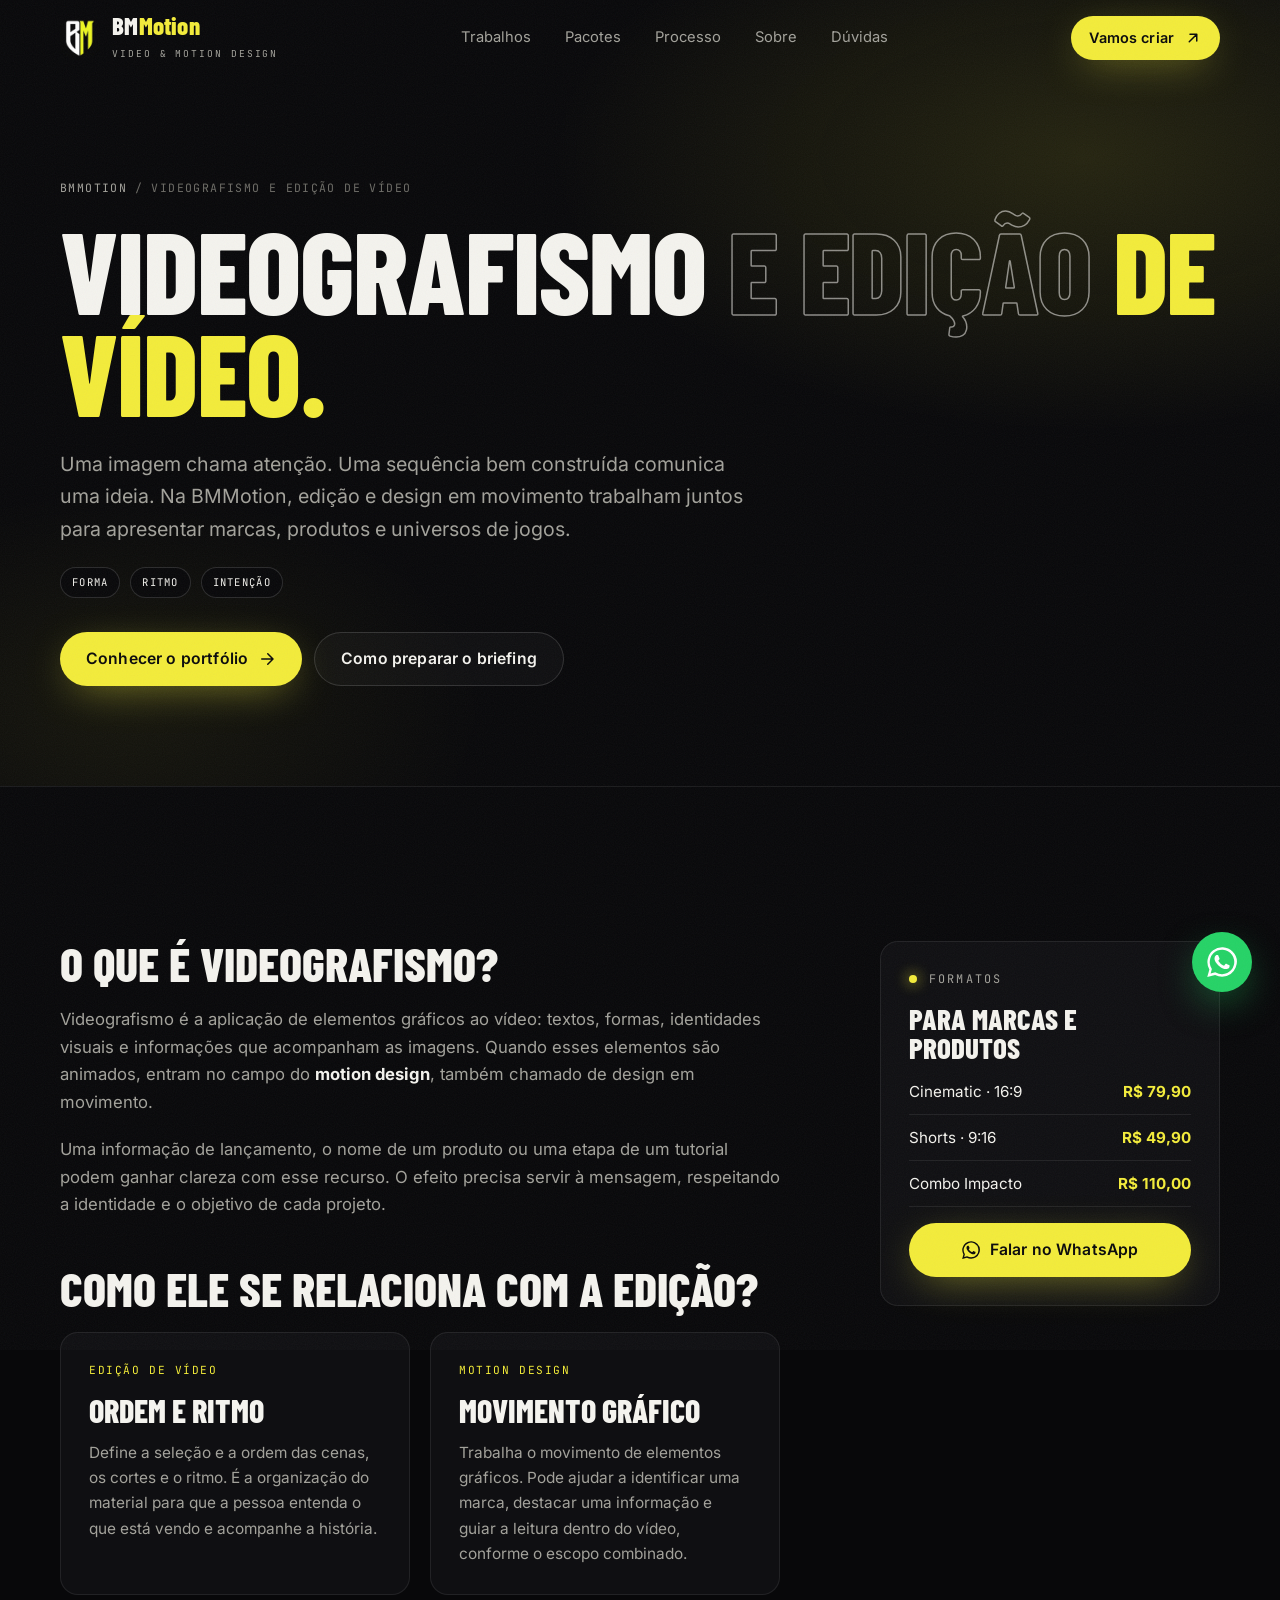
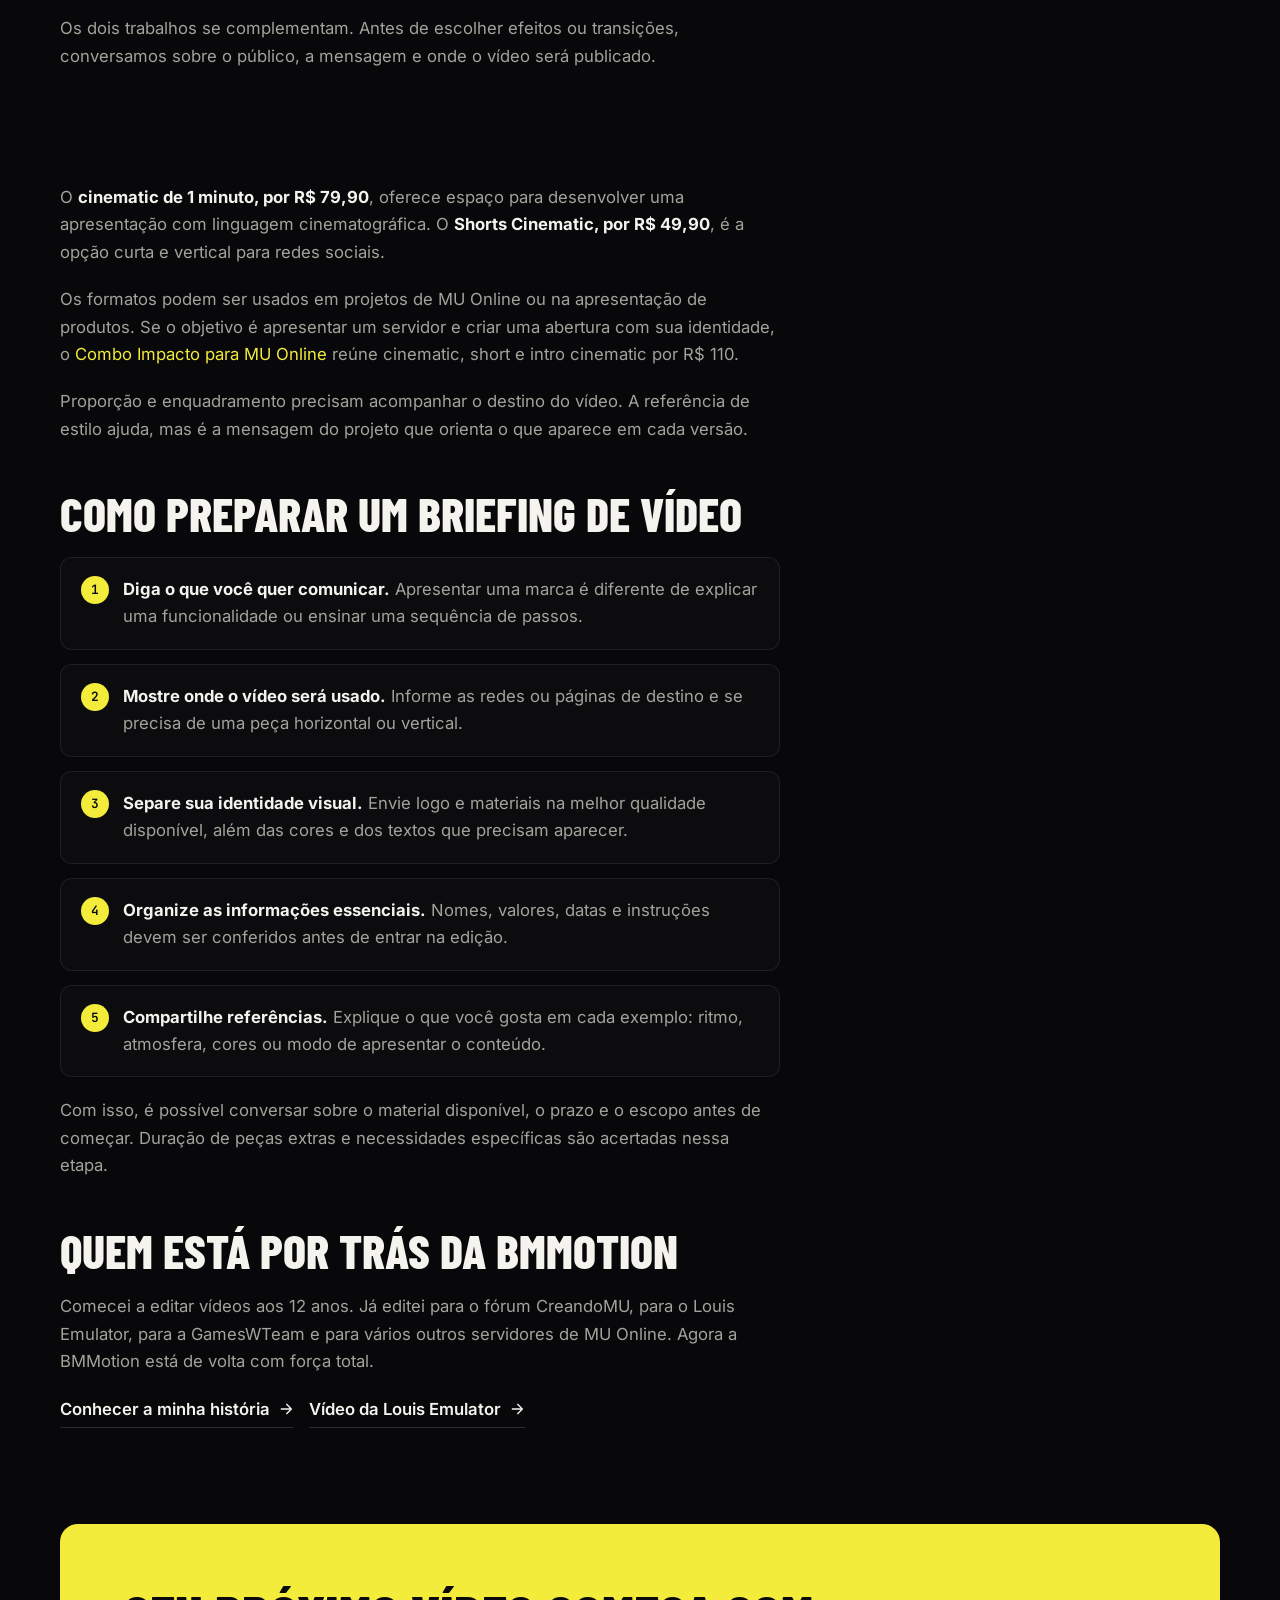
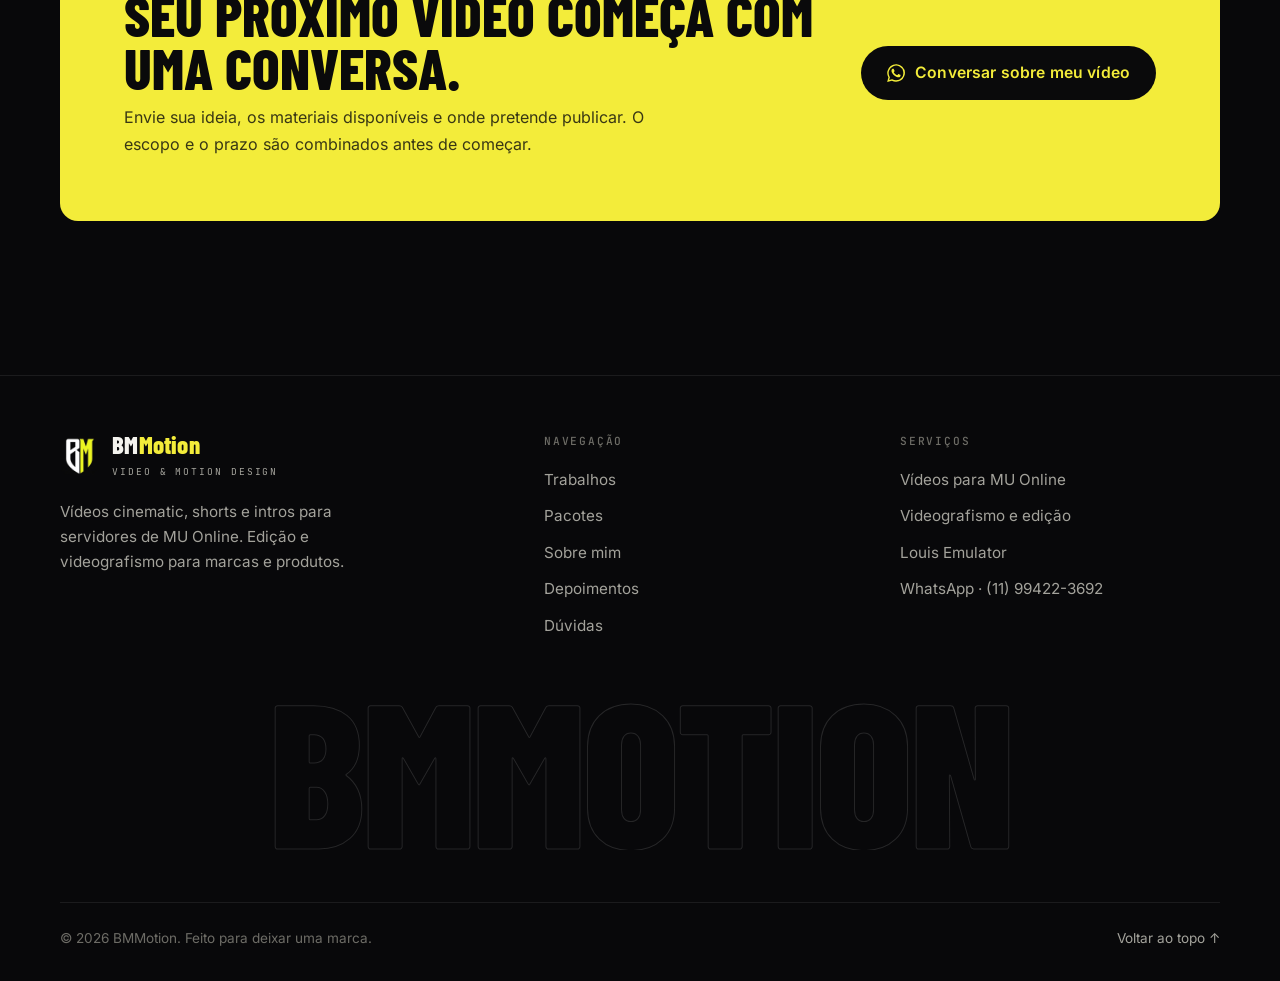
==== commit b7d7b6ae: "Shorts MU LOTUS Halloween e MU XP em 9:16; nova seção Sobre com a trajetória no MU; logo com M amare" ====
--- a/videografismo-motion-design/index.html
+++ b/videografismo-motion-design/index.html
@@ -25,7 +25,7 @@
 <link rel="manifest" href="../site.webmanifest">
 <link rel="preload" href="../assets/fonts/barlow-condensed-800.woff2" as="font" type="font/woff2" crossorigin>
 <link rel="preload" href="../assets/fonts/inter-var.woff2" as="font" type="font/woff2" crossorigin>
-<link rel="stylesheet" href="../assets/css/style.css">
+<link rel="stylesheet" href="../assets/css/style.css?v=6ef383e7">
 <script>document.documentElement.classList.remove('no-js');</script>
 
 </head>
@@ -89,7 +89,7 @@
       </ol>
       <p class="reveal">Com isso, é possível conversar sobre o material disponível, o prazo e o escopo antes de começar. Duração de peças extras e necessidades específicas são acertadas nessa etapa.</p>
       <h2 class="reveal">Quem está por trás da BMMotion</h2>
-      <p class="reveal">Comecei a editar vídeos aos 12 anos. Sou formado em Videografismo (Motion Design) e Análise e Desenvolvimento de Sistemas. Essa combinação orienta meu trabalho com composição visual e organização das informações.</p>
+      <p class="reveal">Comecei a editar vídeos aos 12 anos. Já editei para o fórum CreandoMU, para o Louis Emulator, para a GamesWTeam e para vários outros servidores de MU Online. Agora a BMMotion está de volta com força total.</p>
       <p class="reveal"><a class="link-arrow" href="../#sobre">Conhecer a minha história <svg viewBox="0 0 24 24" fill="none" stroke="currentColor" stroke-width="2" stroke-linecap="round" stroke-linejoin="round" aria-hidden="true"><path d="M5 12h14M13 5l7 7-7 7"/></svg></a> &nbsp; <a class="link-arrow" href="../trabalhos/louis-emulator-mu-online/">Vídeo da Louis Emulator <svg viewBox="0 0 24 24" fill="none" stroke="currentColor" stroke-width="2" stroke-linecap="round" stroke-linejoin="round" aria-hidden="true"><path d="M5 12h14M13 5l7 7-7 7"/></svg></a></p>
     </div>
     <aside class="side-card reveal">
@@ -151,6 +151,6 @@
     <div class="modal__frame"></div>
   </div>
 </div>
-<script src="../assets/js/main.js" defer></script>
+<script src="../assets/js/main.js?v=6ef383e7" defer></script>
 </body>
 </html>
--- a/assets/css/style.css
+++ b/assets/css/style.css
@@ -102,6 +102,7 @@
   letter-spacing: -0.01em;
 }
 .h1 { font-size: clamp(3.4rem, 9vw, 8.2rem); }
+.hero .h1 { font-size: clamp(3.4rem, 8.4vw, 6.9rem); }
 .h2 { font-size: clamp(2.6rem, 6.6vw, 5.6rem); }
 .h3 { font-size: clamp(1.7rem, 3vw, 2.4rem); line-height: 0.95; }
 .accent { color: var(--accent); }
@@ -220,7 +221,7 @@
     radial-gradient(40% 40% at 10% 90%, rgba(243, 236, 58, 0.06), transparent 70%);
 }
 .hero__grid { display: grid; gap: clamp(40px, 6vw, 72px); align-items: center; }
-@media (min-width: 1024px) { .hero__grid { grid-template-columns: 1.25fr 1fr; } }
+@media (min-width: 1024px) { .hero__grid { grid-template-columns: 1fr 1.12fr; } }
 .hero__title { margin: 22px 0 26px; }
 .hero__title .line { display: block; overflow: hidden; }
 .hero__title .line > span { display: inline-block; }
@@ -259,7 +260,23 @@
 @keyframes logoFloat { 50% { translate: 0 -8px; } }
 .about__photo--logo { background: #000; border: 1px solid var(--line); display: grid; place-items: center; aspect-ratio: 1 / 1; position: relative; }
 .about__photo--logo::before { content: ""; position: absolute; inset: 0; background: radial-gradient(50% 50% at 50% 50%, rgba(243,236,58,.12), transparent 70%); }
-.about__photo--logo img, .about__media:hover .about__photo--logo img { position: relative; width: 72%; height: auto; object-fit: contain; filter: none; mix-blend-mode: lighten; }
+.about__photo.about__photo--logo img, .about__media:hover .about__photo.about__photo--logo img { position: relative; width: 72%; height: auto; object-fit: contain; filter: none; mix-blend-mode: lighten; }
+
+/* Video viewfinder */
+.viewfinder--video { aspect-ratio: 16 / 9; background: #000; cursor: pointer; }
+.viewfinder--video::before { background: linear-gradient(180deg, rgba(0,0,0,.35), transparent 22%, transparent 70%, rgba(0,0,0,.6)); pointer-events: none; }
+.vf-video { position: absolute; inset: 0; width: 100%; height: 100%; object-fit: cover; }
+.viewfinder--video .vf-corner { width: 22px; height: 22px; }
+.viewfinder--video .vf-hud { left: 22px; right: 22px; font-size: .66rem; }
+.viewfinder--video .vf-hud.top { top: 18px; }
+.viewfinder--video .vf-hud.bottom { bottom: 18px; }
+.vf-play { position: absolute; z-index: 3; left: 50%; top: 50%; transform: translate(-50%, -50%); display: inline-flex; align-items: center; gap: 12px; padding: 10px 20px 10px 10px; border-radius: 999px; background: rgba(8,8,10,.55); border: 1px solid rgba(255,255,255,.22); backdrop-filter: blur(10px); -webkit-backdrop-filter: blur(10px); font-weight: 600; font-size: .95rem; white-space: nowrap; opacity: 0; transition: opacity .35s, transform .45s var(--ease), background .3s; }
+.vf-play__icon { width: 44px; height: 44px; border-radius: 50%; background: var(--accent); color: var(--accent-ink); display: grid; place-items: center; }
+.vf-play__icon svg { width: 18px; height: 18px; margin-left: 3px; }
+.viewfinder--video:hover .vf-play, .vf-play:focus-visible { opacity: 1; }
+.vf-play:hover { background: rgba(8,8,10,.75); transform: translate(-50%, -50%) scale(1.04); }
+@media (hover: none) { .vf-play { opacity: 1; top: auto; bottom: 46px; transform: translateX(-50%); padding: 6px 14px 6px 6px; font-size: .85rem; } .vf-play__icon { width: 34px; height: 34px; } .vf-play:hover { transform: translateX(-50%); } }
+.modal__video { position: absolute; inset: 0; width: 100%; height: 100%; background: #000; }
 
 /* Stats under hero */
 .stats { display: grid; grid-template-columns: repeat(2, 1fr); border-top: 1px solid var(--line); margin-top: clamp(48px, 7vw, 88px); }
@@ -300,6 +317,8 @@
   .work-grid { grid-template-columns: repeat(12, 1fr); }
   .work-card--feature { grid-column: span 8; }
   .work-card--vertical { grid-column: span 4; grid-row: span 2; }
+  .work-card--side { grid-column: span 4; }
+  .work-card--side .work-media { aspect-ratio: auto; flex: 1; min-height: 220px; }
   .work-card--half { grid-column: span 4; }
 }
 .work-card { position: relative; display: flex; flex-direction: column; border-radius: var(--radius); background: var(--bg-2); border: 1px solid var(--line); overflow: hidden; transition: border-color .4s, transform .6s var(--ease); }
@@ -332,6 +351,23 @@
 .work-links a { color: var(--muted); display: inline-flex; align-items: center; gap: 6px; transition: color .3s; }
 .work-links a:hover { color: var(--accent); }
 .work-links svg { width: 14px; height: 14px; }
+
+/* ---------- Shorts row ---------- */
+.shorts { display: grid; gap: 24px; margin-top: 20px; padding: clamp(24px, 3vw, 40px); border-radius: var(--radius); border: 1px solid var(--line); background: linear-gradient(135deg, rgba(243,236,58,.06), transparent 45%), var(--bg); align-items: center; }
+@media (min-width: 760px) { .shorts { grid-template-columns: 1fr 1fr; } .shorts__intro { grid-column: 1 / -1; } }
+@media (min-width: 1024px) { .shorts { grid-template-columns: 1.2fr 1fr 1fr; } .shorts__intro { grid-column: auto; } }
+.shorts__intro { display: grid; gap: 16px; }
+.shorts__intro h3 { font-size: clamp(2rem, 3.6vw, 3rem); line-height: .95; }
+.shorts__intro p { color: var(--muted); }
+.shorts__tags { display: flex; flex-wrap: wrap; gap: 8px; }
+.short-card { display: grid; gap: 10px; justify-items: center; text-align: center; }
+.short-media { position: relative; width: 100%; max-width: 300px; aspect-ratio: 9 / 16; border-radius: 22px; overflow: hidden; background: #000; border: 1px solid var(--line-2); box-shadow: 0 30px 80px -30px rgba(0,0,0,.9); transition: transform .6s var(--ease), border-color .4s; }
+.short-media:hover { transform: translateY(-6px); border-color: rgba(243,236,58,.6); }
+.short-media img { position: absolute; inset: 0; width: 100%; height: 100%; object-fit: cover; transition: transform 1.2s var(--ease); }
+.short-media:hover img { transform: scale(1.05); }
+.short-badge { position: absolute; z-index: 2; top: 14px; left: 14px; }
+.short-card h4 { font-family: var(--font-display); font-weight: 800; text-transform: uppercase; font-size: 1.5rem; line-height: 1; margin-top: 6px; }
+.short-card p { color: var(--muted); font-size: .9rem; max-width: 300px; }
 
 /* ---------- Pricing ---------- */
 .pricing { display: grid; gap: 20px; align-items: stretch; }
@@ -400,6 +436,7 @@
 .about__text p strong { color: var(--text); font-weight: 600; }
 .creds { display: grid; gap: 12px; margin-top: 8px; }
 @media (min-width: 560px) { .creds { grid-template-columns: 1fr 1fr; } }
+.creds--history .cred strong { font-family: var(--font-display); font-weight: 800; text-transform: uppercase; font-size: 1.45rem; line-height: 1; }
 .cred { padding: 18px 20px; border: 1px solid var(--line); border-radius: var(--radius-sm); background: rgba(255,255,255,.02); }
 .cred small { display: block; font-family: var(--font-mono); font-size: .66rem; letter-spacing: .14em; text-transform: uppercase; color: var(--accent); margin-bottom: 6px; }
 .cred strong { font-weight: 600; font-size: .98rem; line-height: 1.35; display: block; }
@@ -481,6 +518,7 @@
 .modal__frame { position: relative; aspect-ratio: 16 / 9; border-radius: 14px; overflow: hidden; background: #000; box-shadow: 0 40px 120px rgba(0,0,0,.8); }
 .modal--vertical .modal__box { width: min(420px, 100%); }
 .modal--vertical .modal__frame { aspect-ratio: 9 / 16; max-height: 82svh; margin-inline: auto; }
+.modal--vertical .modal__box { width: min(420px, 100%, calc(82svh * 9 / 16)); }
 .modal__frame iframe { position: absolute; inset: 0; width: 100%; height: 100%; border: 0; }
 .modal__img { max-height: 86svh; width: auto; margin-inline: auto; border-radius: 12px; }
 .modal__close { position: absolute; top: -56px; right: 0; width: 44px; height: 44px; border-radius: 50%; border: 1px solid var(--line-2); display: grid; place-items: center; background: rgba(255,255,255,.04); transition: background .3s, color .3s; }
